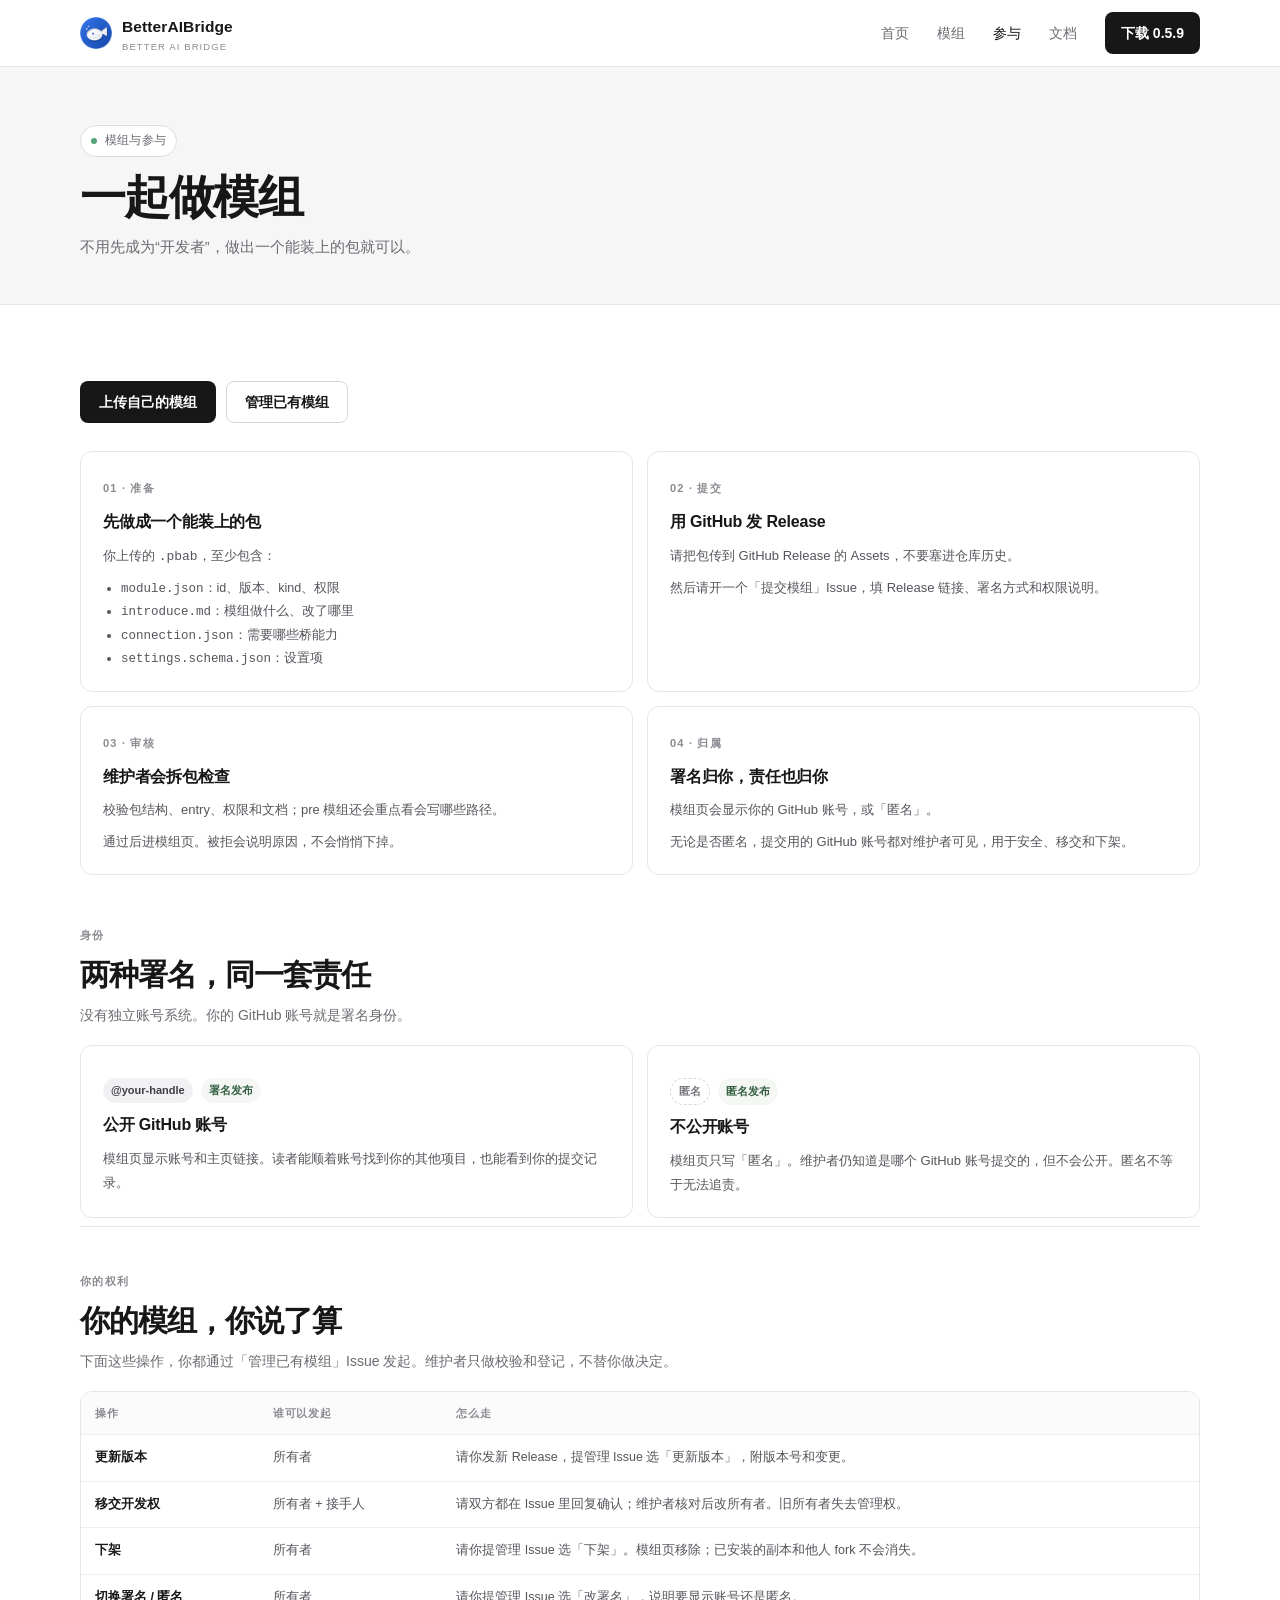
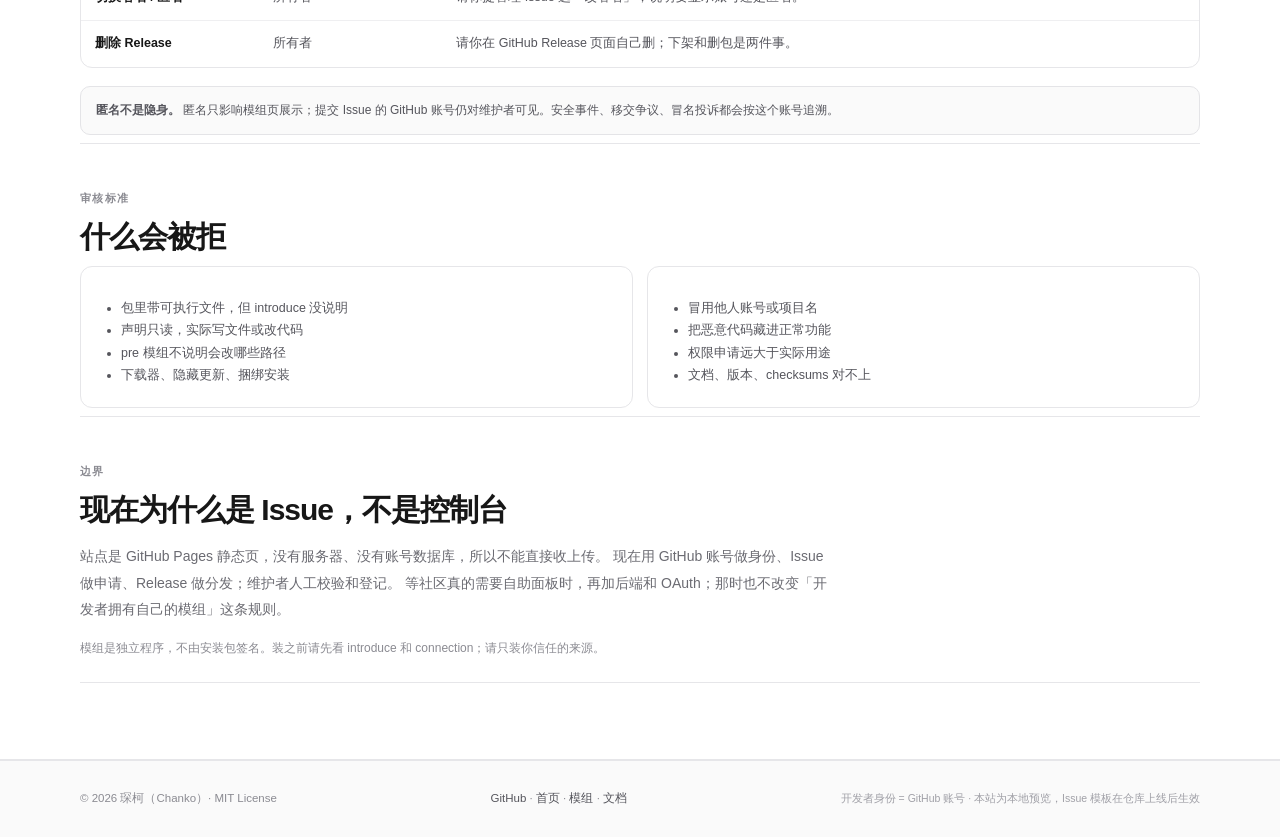
==== docs/developers.html @ 3c9b0ece "release: 0.5.9 - memory cross-door read, warmer site copy" ====
<!doctype html>
<html lang="zh-CN">
<head>
  <meta charset="utf-8">
  <meta name="viewport" content="width=device-width, initial-scale=1">
  <title>一起做模组 —— BetterAIBridge</title>
  <meta name="description" content="给 BetterAIBridge 做模组：用 GitHub 账号提交，署名、移交、下架都由你决定。">
  <link rel="icon" href="assets/bab-64.png">
  <link rel="stylesheet" href="style.css">
</head>
<body>

<nav class="nav" aria-label="主导航">
  <div class="wrap nav-inner">
    <a class="brand" href="index.html">
      <img src="assets/bab-40.png" alt="">
      <span>BetterAIBridge<small>BETTER AI BRIDGE</small></span>
    </a>
    <div class="nav-links">
      <a href="index.html">首页</a>
      <a href="modules.html">模组</a>
      <a href="developers.html" aria-current="page">参与</a>
      <a href="docs.html">文档</a>
      <a class="nav-cta" href="https://github.com/Chanko-bab/BetterAIBridge/releases/latest">下载 0.5.9</a>
    </div>
  </div>
</nav>

<header class="page-hero">
  <div class="wrap">
    <span class="eyebrow"><span class="dot"></span> 模组与参与</span>
    <h1>一起做模组</h1>
    <p>不用先成为“开发者”，做出一个能装上的包就可以。</p>
  </div>
</header>

<main class="section">
  <div class="wrap">

    <div class="cta-row" style="margin:0 0 28px;">
      <a class="btn btn-primary" href="https://github.com/Chanko-bab/BetterAIBridge/issues/new?template=module_submit.yml">上传自己的模组</a>
      <a class="btn btn-ghost" href="https://github.com/Chanko-bab/BetterAIBridge/issues/new?template=module_manage.yml">管理已有模组</a>
    </div>

    <div class="dev-grid">
      <article class="dev-card">
        <span class="dev-num">01 · 准备</span>
        <h3>先做成一个能装上的包</h3>
        <p>你上传的 <code>.pbab</code>，至少包含：</p>
        <ul>
          <li><code>module.json</code>：id、版本、kind、权限</li>
          <li><code>introduce.md</code>：模组做什么、改了哪里</li>
          <li><code>connection.json</code>：需要哪些桥能力</li>
          <li><code>settings.schema.json</code>：设置项</li>
        </ul>
      </article>

      <article class="dev-card">
        <span class="dev-num">02 · 提交</span>
        <h3>用 GitHub 发 Release</h3>
        <p>请把包传到 GitHub Release 的 Assets，不要塞进仓库历史。</p>
        <p style="margin-top:8px;">然后请开一个「提交模组」Issue，填 Release 链接、署名方式和权限说明。</p>
      </article>

      <article class="dev-card">
        <span class="dev-num">03 · 审核</span>
        <h3>维护者会拆包检查</h3>
        <p>校验包结构、entry、权限和文档；pre 模组还会重点看会写哪些路径。</p>
        <p style="margin-top:8px;">通过后进模组页。被拒会说明原因，不会悄悄下掉。</p>
      </article>

      <article class="dev-card">
        <span class="dev-num">04 · 归属</span>
        <h3>署名归你，责任也归你</h3>
        <p>模组页会显示你的 GitHub 账号，或「匿名」。</p>
        <p style="margin-top:8px;">无论是否匿名，提交用的 GitHub 账号都对维护者可见，用于安全、移交和下架。</p>
      </article>
    </div>

    <section class="section tight" style="padding:46px 0 8px;">
      <span class="kicker">身份</span>
      <h2 style="font-size:30px;margin:8px 0 10px;">两种署名，同一套责任</h2>
      <p style="color:var(--muted);font-size:14px;margin:0 0 18px;">没有独立账号系统。你的 GitHub 账号就是署名身份。</p>

      <div class="dev-grid">
        <article class="dev-card">
          <div class="identity-row">
            <span class="dev-badge">@your-handle</span>
            <span class="dev-badge" style="background:#f4f7f4;color:#356044;">署名发布</span>
          </div>
          <h3>公开 GitHub 账号</h3>
          <p>模组页显示账号和主页链接。读者能顺着账号找到你的其他项目，也能看到你的提交记录。</p>
        </article>

        <article class="dev-card">
          <div class="identity-row">
            <span class="dev-badge anon">匿名</span>
            <span class="dev-badge" style="background:#f4f7f4;color:#356044;">匿名发布</span>
          </div>
          <h3>不公开账号</h3>
          <p>模组页只写「匿名」。维护者仍知道是哪个 GitHub 账号提交的，但不会公开。匿名不等于无法追责。</p>
        </article>
      </div>
    </section>

    <section class="section tight" style="padding:40px 0 8px;">
      <span class="kicker">你的权利</span>
      <h2 style="font-size:30px;margin:8px 0 10px;">你的模组，你说了算</h2>
      <p style="color:var(--muted);font-size:14px;margin:0 0 18px;">下面这些操作，你都通过「管理已有模组」Issue 发起。维护者只做校验和登记，不替你做决定。</p>

      <div class="table-wrap">
        <table class="rights">
          <thead>
            <tr><th>操作</th><th>谁可以发起</th><th>怎么走</th></tr>
          </thead>
          <tbody>
            <tr>
              <td>更新版本</td>
              <td>所有者</td>
              <td>请你发新 Release，提管理 Issue 选「更新版本」，附版本号和变更。</td>
            </tr>
            <tr>
              <td>移交开发权</td>
              <td>所有者 + 接手人</td>
              <td>请双方都在 Issue 里回复确认；维护者核对后改所有者。旧所有者失去管理权。</td>
            </tr>
            <tr>
              <td>下架</td>
              <td>所有者</td>
              <td>请你提管理 Issue 选「下架」。模组页移除；已安装的副本和他人 fork 不会消失。</td>
            </tr>
            <tr>
              <td>切换署名 / 匿名</td>
              <td>所有者</td>
              <td>请你提管理 Issue 选「改署名」，说明要显示账号还是匿名。</td>
            </tr>
            <tr>
              <td>删除 Release</td>
              <td>所有者</td>
              <td>请你在 GitHub Release 页面自己删；下架和删包是两件事。</td>
            </tr>
          </tbody>
        </table>
      </div>

      <div class="callout" style="margin-top:18px;">
        <strong>匿名不是隐身。</strong> 匿名只影响模组页展示；提交 Issue 的 GitHub 账号仍对维护者可见。安全事件、移交争议、冒名投诉都会按这个账号追溯。
      </div>
    </section>

    <section class="section tight" style="padding:40px 0 8px;">
      <span class="kicker">审核标准</span>
      <h2 style="font-size:30px;margin:8px 0 10px;">什么会被拒</h2>
      <div class="dev-grid">
        <article class="dev-card">
          <ul>
            <li>包里带可执行文件，但 introduce 没说明</li>
            <li>声明只读，实际写文件或改代码</li>
            <li>pre 模组不说明会改哪些路径</li>
            <li>下载器、隐藏更新、捆绑安装</li>
          </ul>
        </article>
        <article class="dev-card">
          <ul>
            <li>冒用他人账号或项目名</li>
            <li>把恶意代码藏进正常功能</li>
            <li>权限申请远大于实际用途</li>
            <li>文档、版本、checksums 对不上</li>
          </ul>
        </article>
      </div>
    </section>

    <section class="section tight" style="padding:40px 0 10px;">
      <span class="kicker">边界</span>
      <h2 style="font-size:30px;margin:8px 0 10px;">现在为什么是 Issue，不是控制台</h2>
      <p style="color:var(--muted);font-size:14px;line-height:1.9;max-width:760px;">
        站点是 GitHub Pages 静态页，没有服务器、没有账号数据库，所以不能直接收上传。
        现在用 GitHub 账号做身份、Issue 做申请、Release 做分发；维护者人工校验和登记。
        等社区真的需要自助面板时，再加后端和 OAuth；那时也不改变「开发者拥有自己的模组」这条规则。
      </p>
      <p style="color:var(--faint);font-size:12px;line-height:1.9;margin-top:12px;">
        模组是独立程序，不由安装包签名。装之前请先看 introduce 和 connection；请只装你信任的来源。
      </p>
    </section>

  </div>
</main>

<footer class="footer">
  <div class="wrap footer-inner">
    <span>© 2026 琛柯（Chanko）· MIT License</span>
    <span>
      <a href="https://github.com/Chanko-bab/BetterAIBridge">GitHub</a> ·
      <a href="index.html">首页</a> ·
      <a href="modules.html">模组</a> ·
      <a href="docs.html">文档</a>
    </span>
    <span class="fine">开发者身份 = GitHub 账号 · 本站为本地预览，Issue 模板在仓库上线后生效</span>
  </div>
</footer>

</body>
</html>
---- docs/style.css ----
/* BetterAIBridge 项目站 —— 纯静态，无构建、无外部依赖 */
:root {
  --ink: #171717;
  --ink-soft: #333338;
  --muted: #6b6b72;
  --faint: #8b8b92;
  --line: #e6e6e9;
  --line-soft: #efeff1;
  --paper: #f6f6f7;
  --white: #ffffff;
  --blue: #2f6bff;
  --blue-weak: #eef3ff;
  --radius: 14px;
  --wrap: 1120px;
  --shadow: 0 16px 44px rgba(20, 20, 24, 0.08);
}

* { box-sizing: border-box; }
html { scroll-behavior: smooth; }
html, body { overflow-x: clip; }
body {
  margin: 0;
  color: var(--ink);
  background: var(--paper);
  font-family: "Segoe UI", "Microsoft YaHei", "PingFang SC", "Noto Sans SC", sans-serif;
  font-size: 15.5px;
  line-height: 1.72;
  -webkit-font-smoothing: antialiased;
}
img { max-width: 100%; display: block; }
a { color: var(--ink); text-decoration: none; }
a:hover { color: var(--blue); }
.wrap { width: min(var(--wrap), calc(100% - 48px)); margin: 0 auto; }

/* 顶部导航 */
.nav {
  position: sticky; top: 0; z-index: 50;
  background: rgba(255, 255, 255, 0.92);
  border-bottom: 1px solid var(--line);
  backdrop-filter: blur(12px);
}
.nav-inner {
  display: flex; align-items: center; justify-content: space-between;
  gap: 24px; height: 66px;
}
.brand {
  display: inline-flex; align-items: center; gap: 10px;
  color: var(--ink); font-weight: 700; letter-spacing: .1px;
  min-width: 0;
}
.brand img { width: 32px; height: 32px; border-radius: 8px; }
.brand small {
  display: block; font-size: 9.5px; font-weight: 500;
  color: var(--faint); letter-spacing: 1.1px; line-height: 1.2;
}
.nav-links { display: flex; align-items: center; gap: 28px; }
.nav-links a { color: var(--muted); font-size: 14px; }
.nav-links a:hover, .nav-links a[aria-current="page"] { color: var(--ink); }
.nav-cta {
  display: inline-flex; align-items: center; gap: 7px;
  padding: 9px 16px; border-radius: 8px;
  background: var(--ink); color: #fff !important;
  font-size: 13px; font-weight: 600;
}
.nav-cta:hover { background: #000; }

/* 首屏 */
.hero { background: var(--paper); border-bottom: 1px solid var(--line); }
.hero-inner {
  display: grid; grid-template-columns: 1.02fr .98fr;
  gap: 64px; align-items: center;
  padding: 82px 0 78px;
}
.hero-inner > *, .win-body > * { min-width: 0; }
.eyebrow {
  display: inline-flex; align-items: center; gap: 8px;
  padding: 5px 10px; border-radius: 999px;
  border: 1px solid #dedee2; background: #fff;
  color: var(--muted); font-size: 11.5px; letter-spacing: .2px;
}
.eyebrow .dot {
  width: 6px; height: 6px; border-radius: 50%;
  background: #54a37a;
}
h1 {
  margin: 22px 0 18px;
  max-width: 620px;
  font-size: clamp(36px, 4vw, 54px);
  line-height: 1.14; letter-spacing: -1.6px; font-weight: 700;
}
h1 span { color: var(--muted); }
.lead {
  margin: 0; max-width: 560px;
  color: var(--muted);
  font-size: 16.5px; line-height: 1.9;
  text-wrap: pretty;
}
.lead-label { color: var(--ink); font-weight: 700; }
.cta-row { display: flex; flex-wrap: wrap; gap: 10px; margin-top: 28px; }
.btn {
  display: inline-flex; align-items: center; justify-content: center; gap: 7px;
  min-height: 42px; padding: 0 18px; border-radius: 8px;
  border: 1px solid transparent; font-size: 13.5px; font-weight: 600;
  cursor: pointer; white-space: nowrap;
}
.btn-primary { background: var(--ink); color: #fff; }
.btn-primary:hover { background: #000; color: #fff; }
.btn-ghost { border-color: #d6d6da; background: #fff; color: var(--ink); }
.btn-ghost:hover { border-color: #bdbdc3; background: #fbfbfc; }
.hero-note {
  display: flex; flex-wrap: wrap; gap: 8px 16px;
  margin-top: 20px; color: var(--faint); font-size: 11.5px;
}
.hero-note span { display: inline-flex; align-items: center; gap: 6px; }
.hero-note i { width: 3px; height: 3px; border-radius: 50%; background: currentColor; }

/* 首屏里的应用窗口 */
.app-window {
  position: relative; width: 100%; min-width: 0;
  border-radius: 14px; overflow: hidden;
  background: #fff; border: 1px solid #dedee2;
  box-shadow: var(--shadow);
}
.win-bar {
  display: flex; align-items: center; gap: 6px;
  height: 32px; padding: 0 12px;
  background: #fbfbfc; border-bottom: 1px solid var(--line-soft);
}
.win-dot { width: 7px; height: 7px; border-radius: 50%; background: #dcdce0; }
.win-title { margin-left: 8px; color: #9a9aa1; font-size: 10.5px; letter-spacing: .2px; }
.win-body {
  display: grid; grid-template-columns: 68px minmax(0, 1fr) 168px;
  min-height: 360px; background: #fff;
}
.win-side { background: #fafafa; border-right: 1px solid var(--line-soft); padding: 12px 8px; }
.win-avatar { width: 36px; height: 36px; border-radius: 10px; margin: 2px auto 14px; }
.win-nav { display: grid; gap: 9px; color: #8c8c93; font-size: 10px; text-align: center; }
.win-nav span { padding: 3px 2px; border-radius: 5px; }
.win-nav .on { background: #ededf0; color: #202024; }
.win-main { padding: 12px 14px; display: flex; flex-direction: column; gap: 9px; }
.win-head {
  display: flex; align-items: center; justify-content: space-between;
  color: #333338; font-size: 12px; font-weight: 600;
}
.win-status { color: #7d7d84; font-size: 10px; font-weight: 500; }
.win-status b {
  display: inline-block; width: 5px; height: 5px; border-radius: 50%;
  background: #54a37a; margin-right: 5px; vertical-align: 1px;
}
.chat-line { display: flex; }
.chat-line.right { justify-content: flex-end; }
.bubble {
  max-width: 86%; padding: 8px 10px 7px;
  border-radius: 10px; background: #f4f4f5;
  color: #2a2a2e; font-size: 10.5px; line-height: 1.55;
}
.chat-line.right .bubble { background: #e8e8eb; }
.bubble .time { display: block; margin-top: 4px; color: #a0a0a7; font-size: 8.5px; }
.win-input {
  margin-top: auto; display: flex; align-items: center; justify-content: space-between;
  gap: 8px; min-height: 31px; padding: 0 8px 0 10px;
  border: 1px solid #dedee2; border-radius: 7px;
  color: #a0a0a7; font-size: 9.5px;
}
.win-input .send {
  padding: 3px 8px; border-radius: 5px;
  background: #1b1b1e; color: #fff; font-size: 9px;
}
.win-nanny { background: #fafafa; border-left: 1px solid var(--line-soft); padding: 12px 10px; }
.win-nanny h4 { margin: 0 0 9px; color: #333338; font-size: 10.5px; font-weight: 600; }
.nanny-item {
  padding: 7px 8px; margin-bottom: 7px;
  border: 1px solid #e8e8eb; border-radius: 7px;
  background: #fff; color: #5c5c63; font-size: 9px; line-height: 1.5;
}
.nanny-item b { display: block; margin-bottom: 2px; color: #2f2f33; font-weight: 600; }
.nanny-muted { color: #a2a2a8; font-size: 8.5px; }

/* 引语 */
.quote-band {
  padding: 52px 0;
  background: #f2f2f4; border-bottom: 1px solid var(--line);
}
.quote-band blockquote {
  max-width: 820px; margin: 0 auto; text-align: center;
  font-size: clamp(19px, 2.1vw, 25px); line-height: 1.6;
  letter-spacing: -.4px; font-weight: 600;
}
.quote-band small {
  display: block; margin-top: 12px; text-align: center;
  color: var(--faint); font-size: 11.5px; letter-spacing: .4px;
}

/* 通用区块 */
.section { padding: 76px 0; background: #fff; border-bottom: 1px solid var(--line); }
.section.tight { padding: 62px 0; }
.section-head { max-width: 700px; margin-bottom: 34px; }
.kicker {
  color: var(--faint); font-size: 11px; font-weight: 600;
  letter-spacing: 1.4px; text-transform: uppercase;
}
h2 {
  margin: 10px 0 14px;
  font-size: clamp(26px, 3vw, 34px);
  line-height: 1.25; letter-spacing: -1px; font-weight: 700;
}
.section-head p { margin: 0; color: var(--muted); font-size: 14.5px; }
.grid-3 { display: grid; grid-template-columns: repeat(3, 1fr); gap: 14px; }
.grid-2 { display: grid; grid-template-columns: repeat(2, 1fr); gap: 14px; }

/* 特性卡 */
.card {
  padding: 22px 20px;
  background: #fff; border: 1px solid var(--line);
  border-radius: var(--radius);
}
.card .icon {
  display: grid; place-items: center;
  width: 32px; height: 32px; margin-bottom: 14px;
  border-radius: 9px; background: #f3f3f5; color: #4a4a50;
  font-size: 13px; font-weight: 700;
}
.card h3 { margin: 0 0 7px; font-size: 15.5px; letter-spacing: -.2px; }
.card p { margin: 0; color: var(--muted); font-size: 12.5px; line-height: 1.8; }
.card .tagline { display: block; margin-top: 12px; color: var(--faint); font-size: 10.5px; }

/* 安装步骤 */
.steps { display: grid; grid-template-columns: repeat(4, 1fr); gap: 12px; counter-reset: step; }
.step {
  position: relative; padding: 20px 16px;
  background: #fff; border: 1px solid var(--line); border-radius: 12px;
}
.step::before {
  counter-increment: step; content: "0" counter(step);
  display: block; margin-bottom: 8px;
  color: var(--faint); font-size: 10px; font-weight: 700; letter-spacing: 1px;
}
.step h3 { margin: 0 0 5px; font-size: 13px; }
.step p { margin: 0; color: var(--muted); font-size: 11.5px; line-height: 1.7; }

/* 规格/提示 */
.specs {
  display: grid; grid-template-columns: repeat(3, 1fr); gap: 1px;
  overflow: hidden; border: 1px solid var(--line); border-radius: 12px;
  background: var(--line);
}
.spec { padding: 15px 17px; background: #fff; }
.spec b { display: block; margin-bottom: 3px; font-size: 12px; }
.spec span { color: var(--muted); font-size: 11.5px; }
.callout {
  margin-top: 16px; padding: 13px 15px; border-radius: 10px;
  border: 1px solid #e4e4e7; background: #fafafa;
  color: #55555c; font-size: 12px; line-height: 1.75;
}
.callout.red { border-color: #f0d6d6; background: #fdf7f7; color: #7a4545; }

/* 模组页 */
.page-hero {
  padding: 58px 0 44px;
  background: var(--paper); border-bottom: 1px solid var(--line);
}
.page-hero h1 { margin: 14px 0 12px; max-width: 760px; font-size: clamp(32px, 4vw, 46px); }
.page-hero p { max-width: 680px; margin: 0; color: var(--muted); font-size: 14.5px; }
.module-grid { display: grid; grid-template-columns: repeat(2, 1fr); gap: 14px; }
.module-card {
  display: flex; flex-direction: column;
  padding: 22px; background: #fff; border: 1px solid var(--line);
  border-radius: var(--radius);
}
.module-top { display: flex; align-items: flex-start; justify-content: space-between; gap: 12px; }
.module-card h3 { margin: 0 0 2px; font-size: 17px; letter-spacing: -.3px; }
.module-card .id { color: var(--faint); font-size: 10.5px; font-family: Consolas, monospace; }
.badge {
  flex: none; padding: 3px 8px; border-radius: 999px;
  font-size: 9.5px; font-weight: 600; letter-spacing: .2px;
}
.badge.ok { color: #2f6b4f; background: #eef7f1; }
.badge.beta { color: #8a5a00; background: #fff5e6; }
.badge.shelf { color: #6f6f76; background: #f1f1f3; }
.badge.pre { color: #2b4f9e; background: #eef3ff; }
.module-card p { margin: 11px 0 14px; color: var(--muted); font-size: 12.5px; }
.module-meta {
  display: flex; flex-wrap: wrap; gap: 7px 14px;
  padding: 11px 0; margin-top: auto; border-top: 1px solid var(--line-soft);
  color: var(--faint); font-size: 10.5px;
}
.module-actions { display: flex; gap: 8px; margin-top: 12px; }
.module-actions .btn { min-height: 34px; padding: 0 13px; font-size: 11.5px; border-radius: 7px; }
.btn-line { color: var(--ink); border-color: #dcdce0; background: #fff; }
.btn-line:hover { border-color: #c4c4c9; background: #fbfbfc; }

/* 文档页 */
.docs-layout {
  display: grid; grid-template-columns: 210px 1fr; gap: 44px;
  padding: 52px 0 84px; align-items: start;
}
.toc {
  position: sticky; top: 88px;
  padding: 16px; border: 1px solid var(--line); border-radius: 12px;
  background: #fff;
}
.toc b { display: block; margin-bottom: 8px; font-size: 10.5px; letter-spacing: 1.2px; color: var(--faint); }
.toc a {
  display: block; padding: 6px 0; color: #5c5c63;
  font-size: 12px; border-bottom: 1px dashed var(--line-soft);
}
.toc a:last-child { border-bottom: 0; }
.toc a:hover { color: var(--blue); }
.doc-body { min-width: 0; }
.doc-section {
  padding: 26px 28px; margin-bottom: 14px;
  background: #fff; border: 1px solid var(--line); border-radius: 12px;
  scroll-margin-top: 92px;
}
.doc-section h2 { margin: 0 0 12px; font-size: 21px; letter-spacing: -.4px; }
.doc-section h3 { margin: 20px 0 7px; font-size: 14px; }
.doc-section p, .doc-section li { color: #55555c; font-size: 13px; }
.doc-section ul, .doc-section ol { margin: 8px 0; padding-left: 20px; }
.doc-section li { margin: 5px 0; }
.doc-section code {
  padding: 1px 5px; border-radius: 4px;
  background: #f4f4f5; color: #333338;
  font-family: Consolas, "SFMono-Regular", monospace; font-size: 11.5px;
}
.doc-section pre {
  overflow: auto; padding: 13px 15px; border-radius: 8px;
  border: 1px solid var(--line-soft); background: #fafafa;
  color: #3a3a40; font-size: 11.5px; line-height: 1.7;
}
.doc-section pre code { background: transparent; color: inherit; padding: 0; }

/* 开发者页 */
.dev-grid { display: grid; grid-template-columns: 1fr 1fr; gap: 14px; }
.dev-card {
  padding: 22px 22px 20px; background: #fff;
  border: 1px solid var(--line); border-radius: 12px;
}
.dev-card h3 { margin: 0 0 8px; font-size: 16px; letter-spacing: -.2px; }
.dev-card p { margin: 0; color: #55555c; font-size: 13px; line-height: 1.85; }
.dev-card ol, .dev-card ul { margin: 8px 0 0; padding-left: 18px; color: #55555c; font-size: 12.5px; line-height: 1.8; }
.dev-num { display: inline-block; margin-bottom: 10px; color: var(--faint); font-size: 11px; font-weight: 700; letter-spacing: 1.2px; }
.dev-badge {
  display: inline-flex; align-items: center; gap: 5px;
  padding: 3px 8px; border-radius: 999px;
  background: #f1f1f3; color: #3d3d43; font-size: 11px; font-weight: 600;
}
.dev-badge.anon { color: #77777e; border: 1px dashed #d7d7db; background: transparent; }
.identity-row { display: flex; flex-wrap: wrap; gap: 8px; margin: 10px 0 8px; }
.table-wrap { overflow-x: auto; border: 1px solid var(--line); border-radius: 12px; background: #fff; }
.rights { width: 100%; border-collapse: collapse; min-width: 620px; }
.rights th, .rights td { padding: 12px 14px; border-bottom: 1px solid var(--line-soft); text-align: left; font-size: 12.5px; color: #55555c; vertical-align: top; }
.rights th { color: var(--faint); font-size: 10.5px; font-weight: 600; letter-spacing: .8px; background: #fbfbfc; }
.rights tr:last-child td { border-bottom: 0; }
.rights td:first-child { color: var(--ink); font-weight: 600; }
.dev-note { margin-top: 12px; color: var(--faint); font-size: 11.5px; line-height: 1.8; }

/* 页脚 */
.footer {
  padding: 28px 0 34px; color: var(--faint);
  background: #fafafa; border-top: 1px solid var(--line);
}
.footer-inner {
  display: flex; flex-wrap: wrap; align-items: center; justify-content: space-between;
  gap: 12px; font-size: 11.5px;
}
.footer a { color: #55555c; }
.footer a:hover { color: var(--ink); }
.footer .fine { color: #a0a0a7; font-size: 10.5px; }

/* 小屏 */
@media (max-width: 980px) {
  .hero-inner { grid-template-columns: 1fr; gap: 38px; padding: 62px 0 66px; }
  .app-window { max-width: 640px; }
  .grid-3 { grid-template-columns: 1fr 1fr; }
  .steps { grid-template-columns: 1fr 1fr; }
  .module-grid { grid-template-columns: 1fr; }
  .dev-grid { grid-template-columns: 1fr; }
  .docs-layout { grid-template-columns: 1fr; gap: 20px; }
  .toc { position: static; display: grid; grid-template-columns: 1fr 1fr; gap: 0 16px; }
  .toc b { grid-column: 1 / -1; }
}
@media (max-width: 680px) {
  .wrap { width: calc(100% - 32px); }
  .nav-inner { gap: 12px; height: 62px; }
  .nav-links { gap: 8px; }
  .nav-links a:not(.nav-cta) { display: none; }
  .nav-cta { padding: 8px 12px; font-size: 12px; }
  .brand { gap: 8px; }
  .brand span { font-size: 14px; overflow: hidden; text-overflow: ellipsis; white-space: nowrap; }
  .brand small { font-size: 9.5px; letter-spacing: .8px; }
  .hero-inner { padding: 46px 0 52px; }
  h1 { font-size: clamp(32px, 8.6vw, 40px); letter-spacing: -1.1px; }
  .lead { font-size: 15px; }
  .grid-3, .grid-2, .steps, .specs { grid-template-columns: 1fr; }
  .module-actions { flex-wrap: wrap; }
  .doc-section { padding: 20px 18px; }
  .win-body { grid-template-columns: 56px minmax(0, 1fr); }
  .win-nanny { display: none; }
  .section { padding: 54px 0; }
}
@media (prefers-reduced-motion: reduce) {
  html { scroll-behavior: auto; }
  .btn { transition: none; }
}
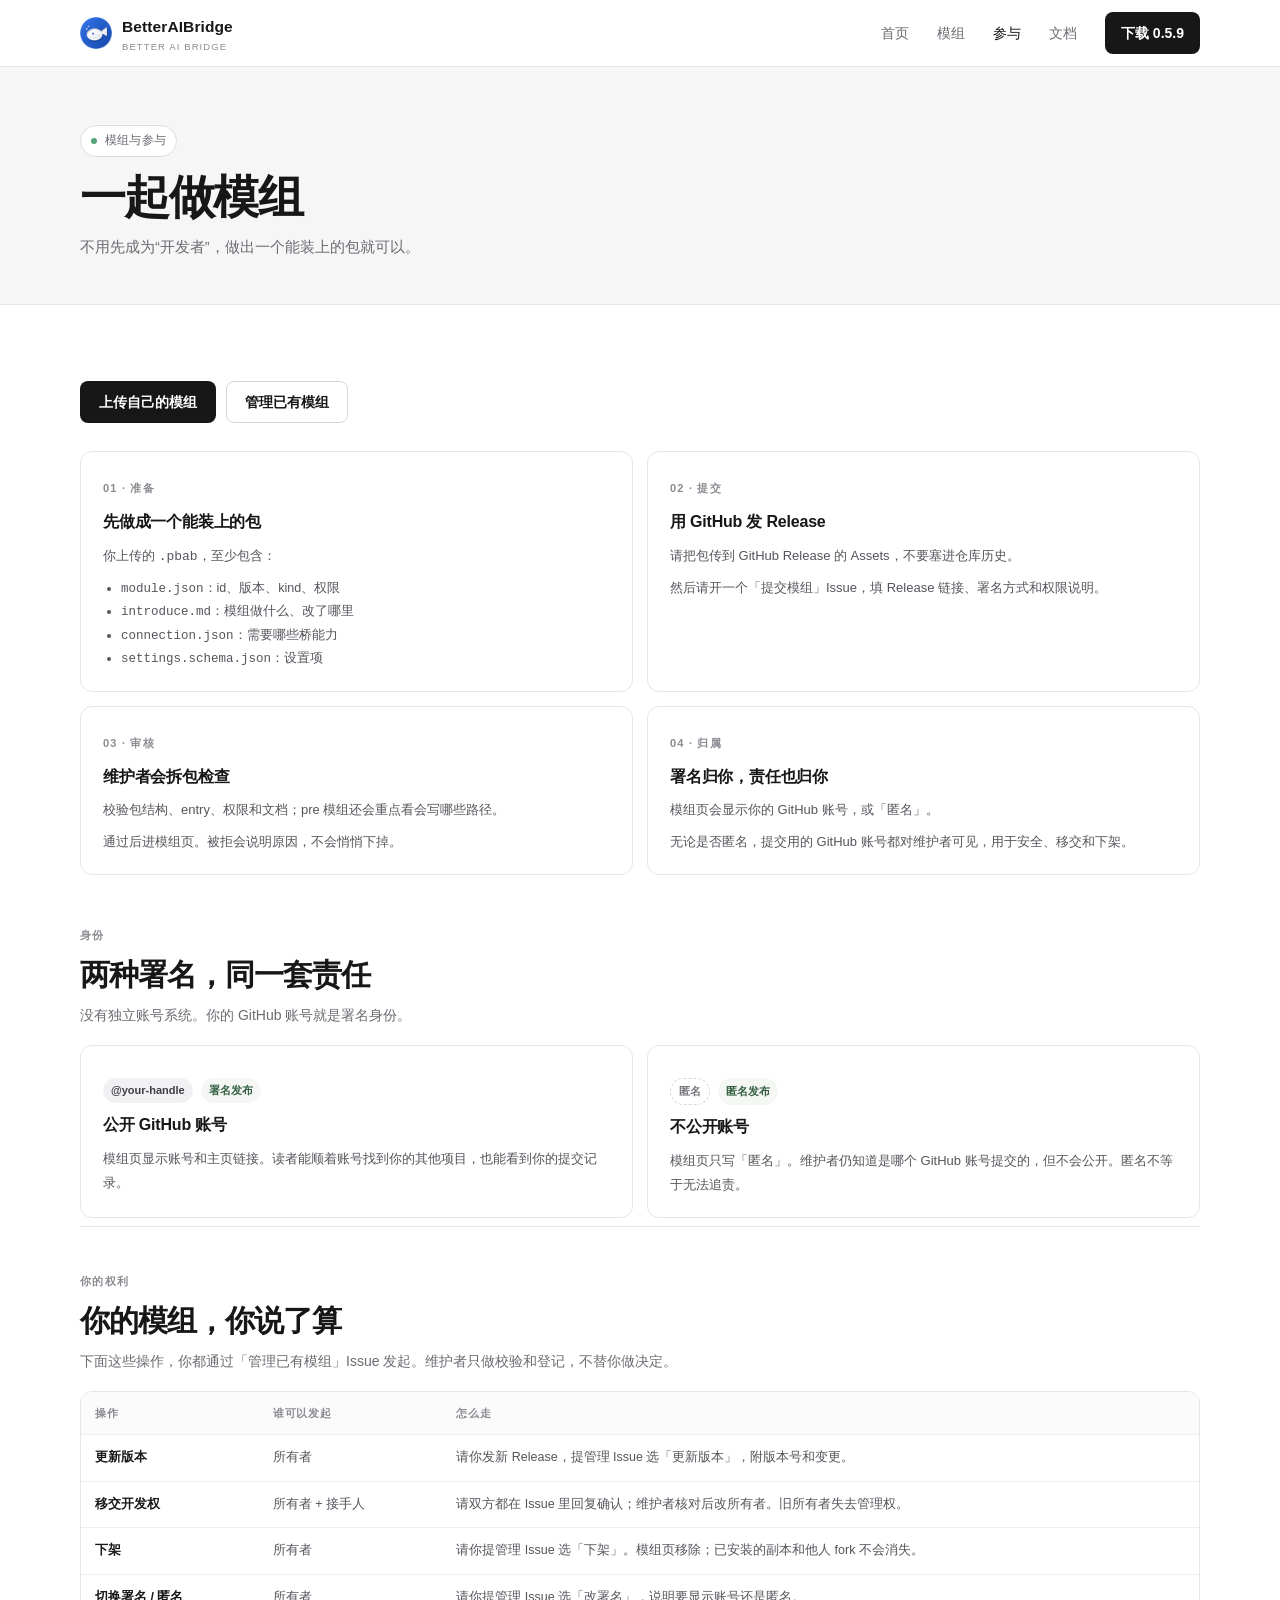
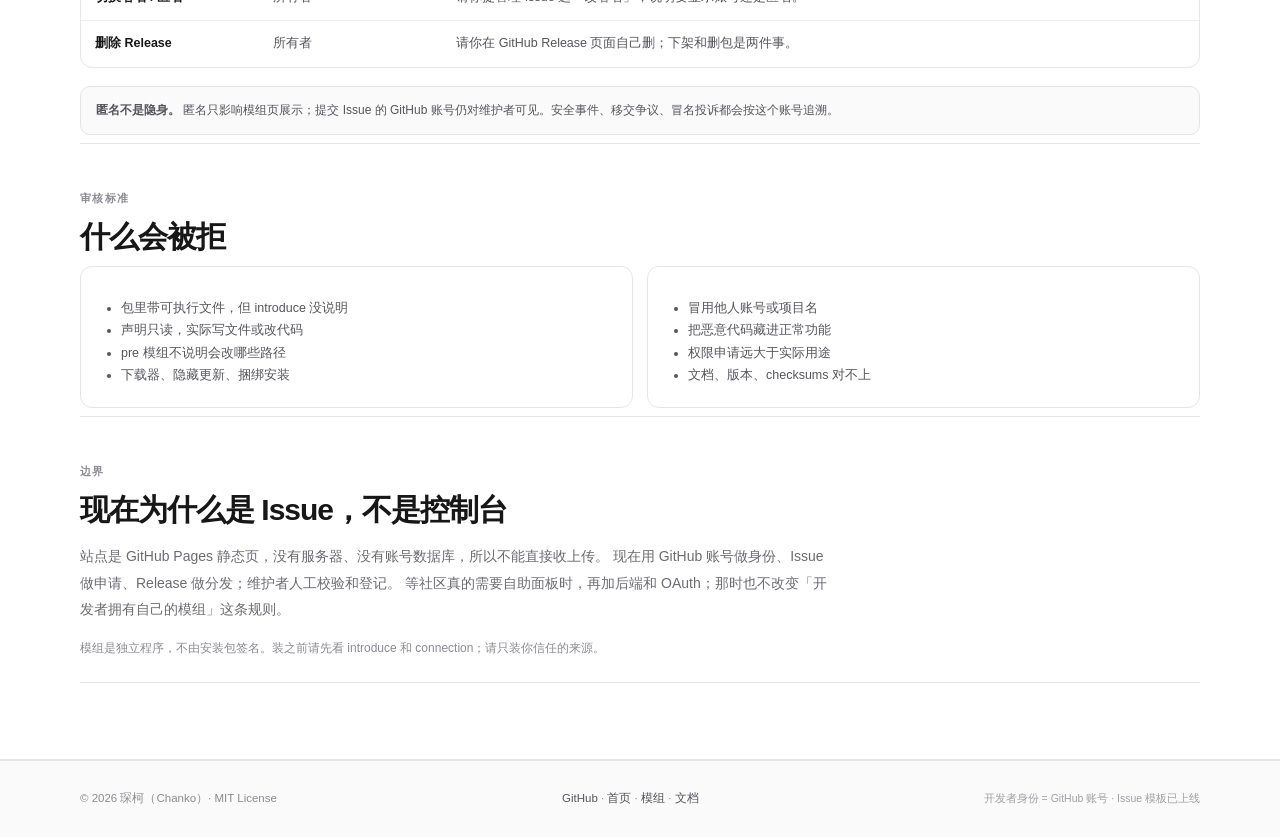
==== commit 1a83d788: "copy: remove local-preview placeholders, unify 0.5.9 public beta wording" ====
--- a/docs/developers.html
+++ b/docs/developers.html
@@ -196,7 +196,7 @@
       <a href="modules.html">模组</a> ·
       <a href="docs.html">文档</a>
     </span>
-    <span class="fine">开发者身份 = GitHub 账号 · 本站为本地预览，Issue 模板在仓库上线后生效</span>
+    <span class="fine">开发者身份 = GitHub 账号 · Issue 模板已上线</span>
   </div>
 </footer>
 
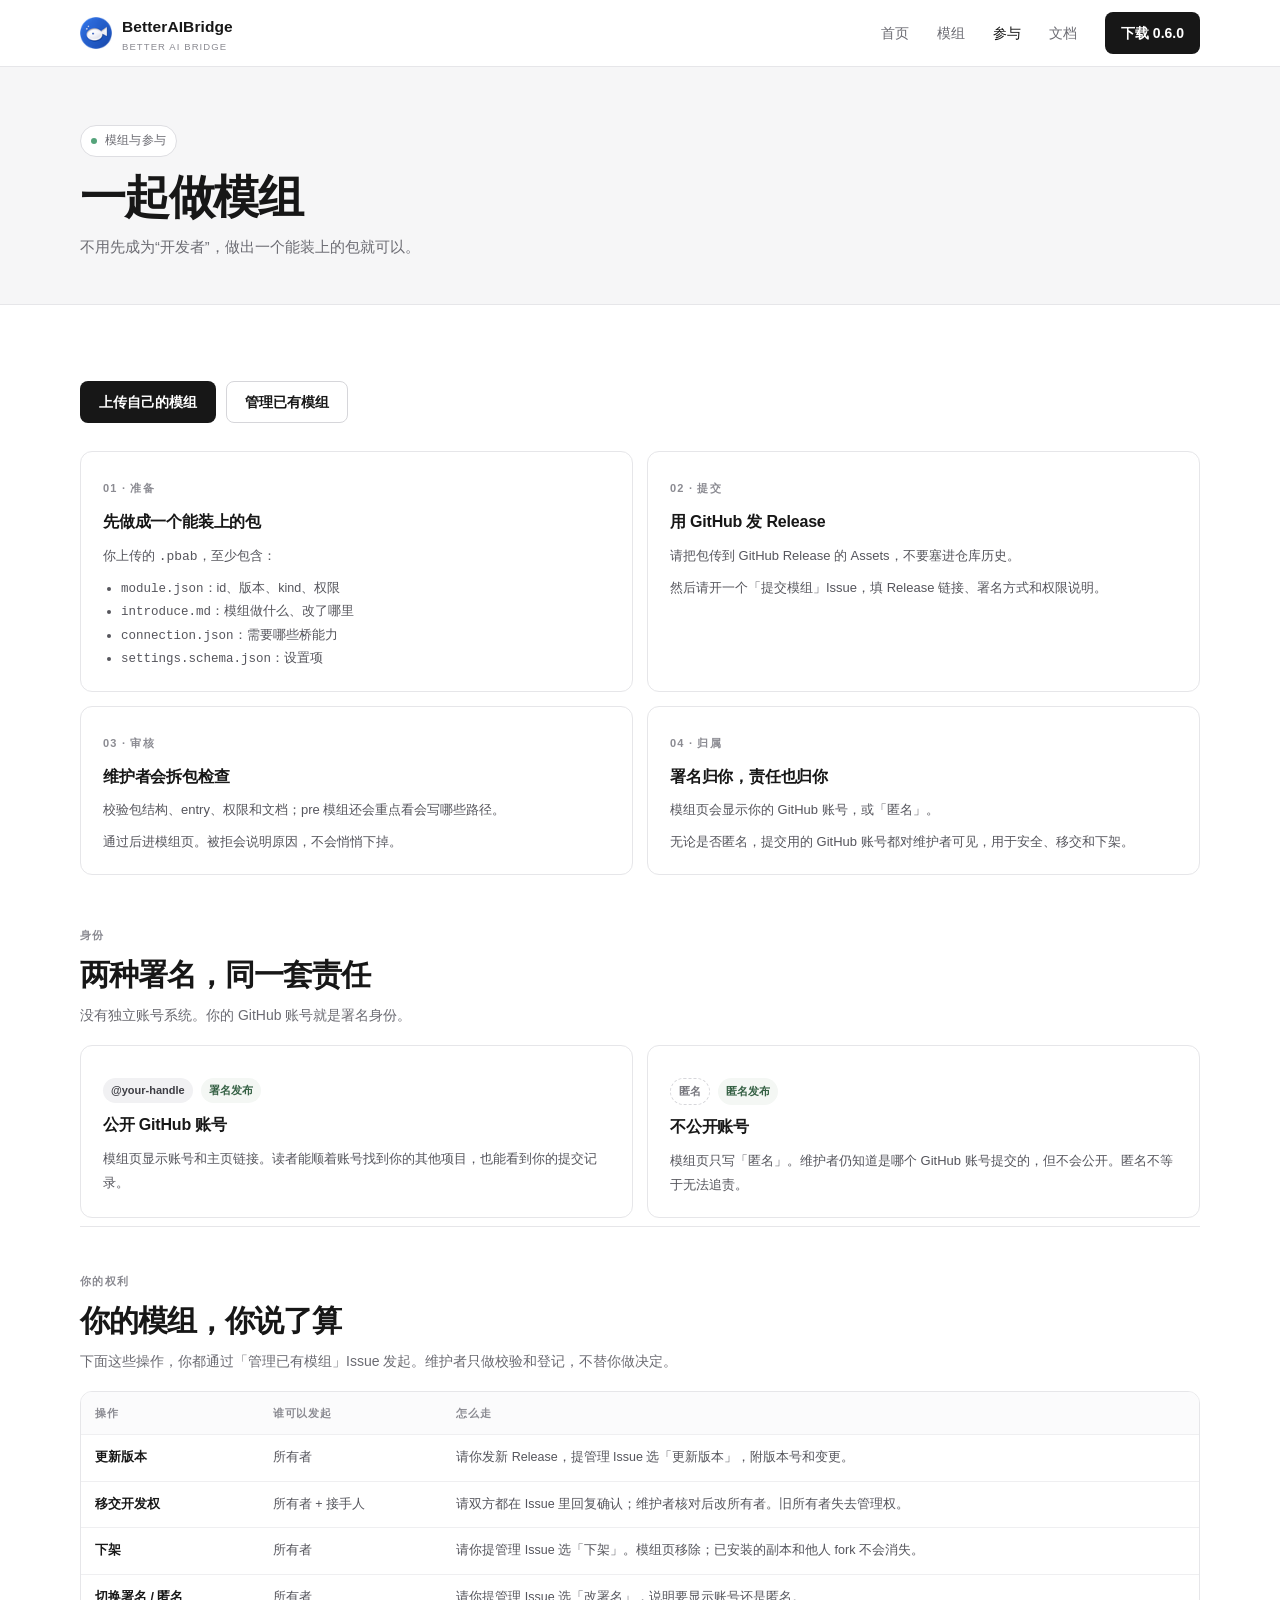
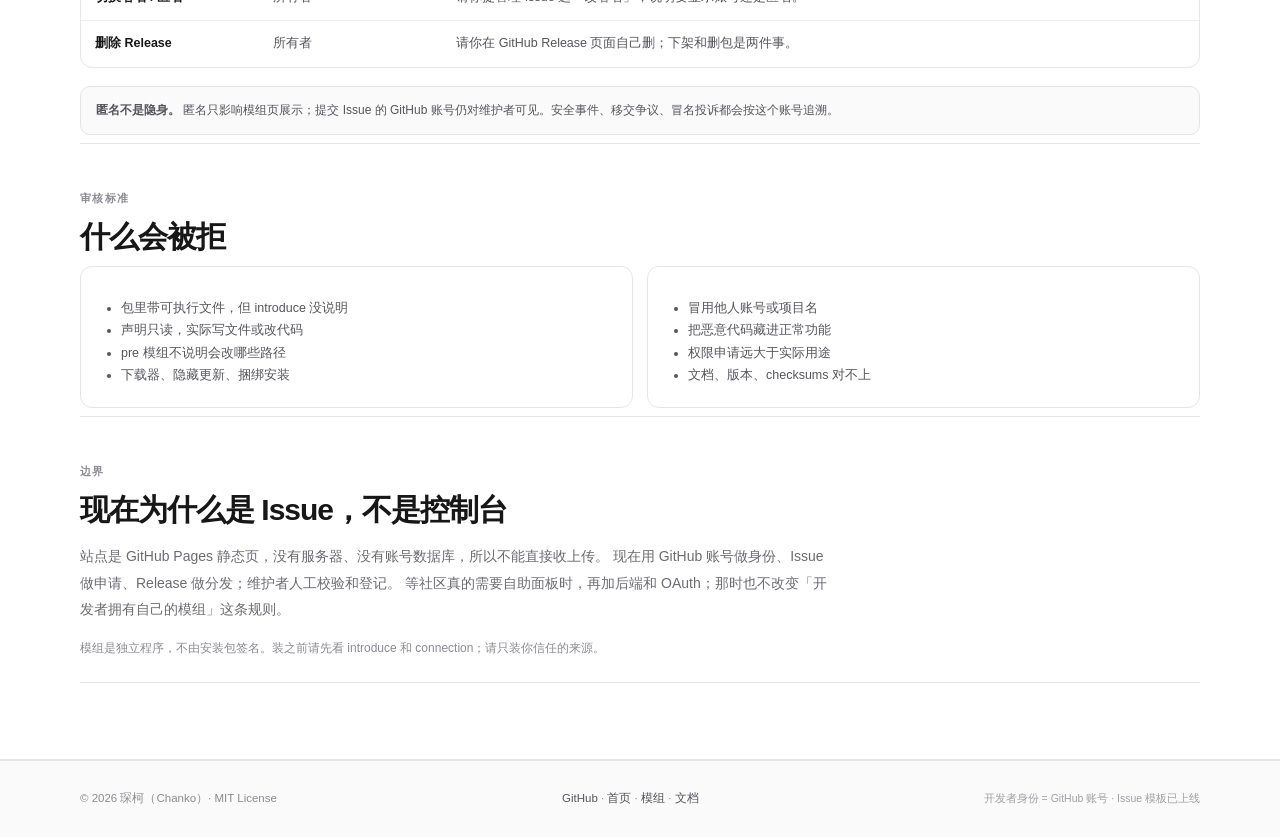
==== commit f43179f7: "release: 0.6.0 - check updates, module market" ====
--- a/docs/developers.html
+++ b/docs/developers.html
@@ -21,7 +21,7 @@
       <a href="modules.html">模组</a>
       <a href="developers.html" aria-current="page">参与</a>
       <a href="docs.html">文档</a>
-      <a class="nav-cta" href="https://github.com/Chanko-bab/BetterAIBridge/releases/latest">下载 0.5.9</a>
+      <a class="nav-cta" href="https://github.com/Chanko-bab/BetterAIBridge/releases/latest">下载 0.6.0</a>
     </div>
   </div>
 </nav>
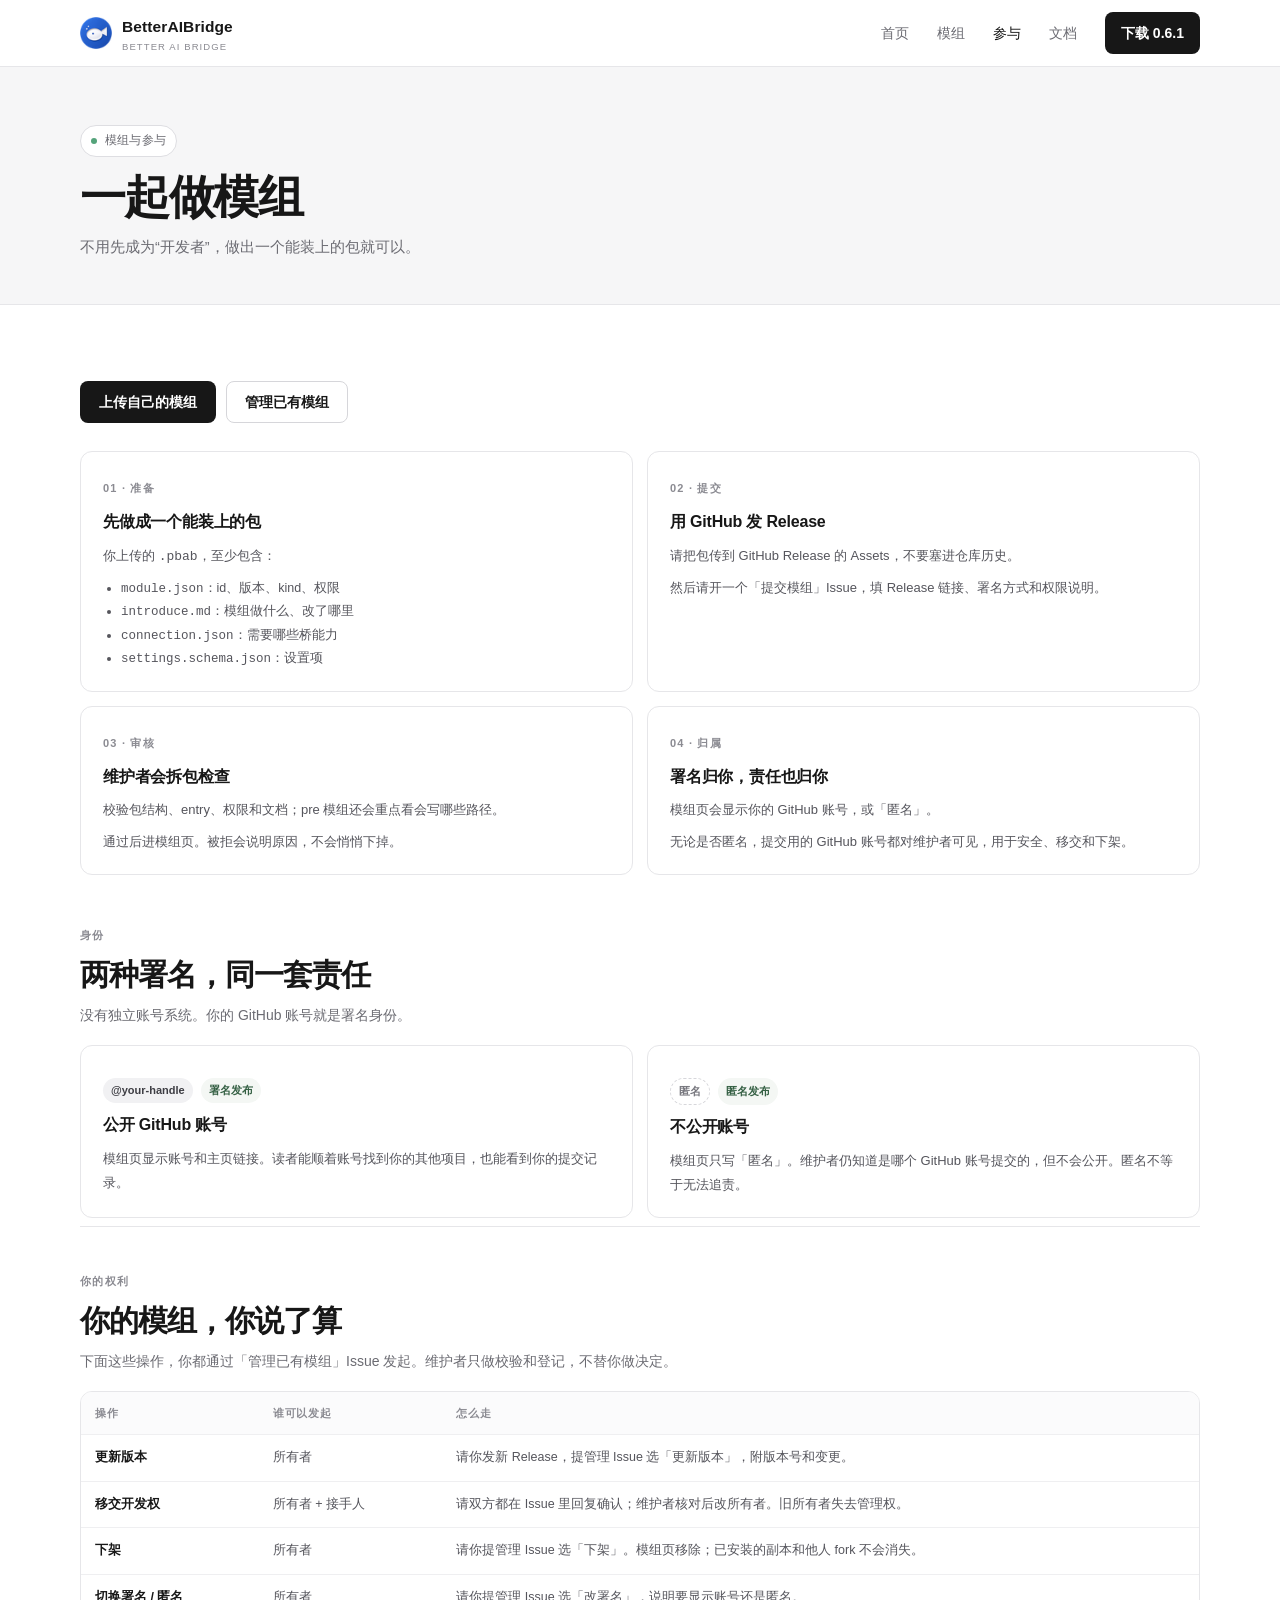
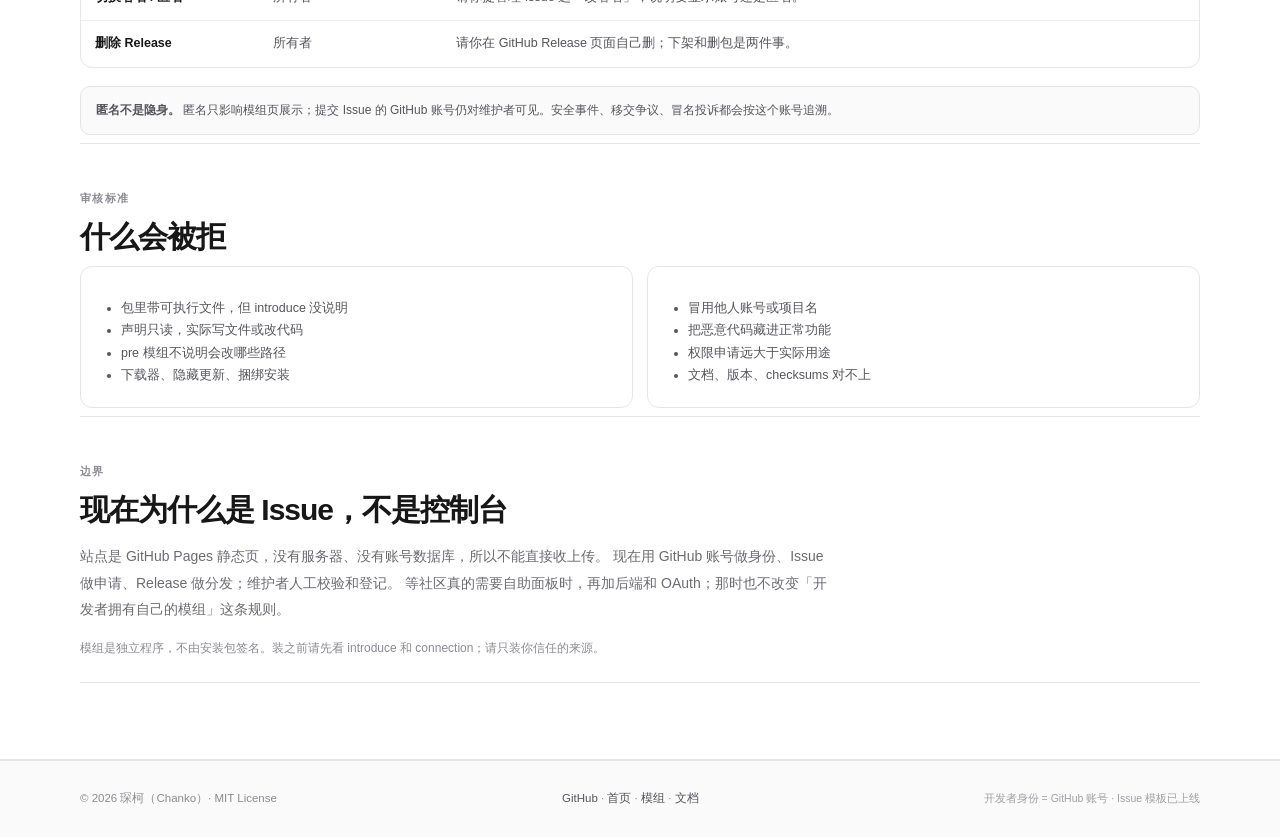
==== commit 303f8857: "release: 0.6.1 - calm value remake, archive migration, site 0.6.1" ====
--- a/docs/developers.html
+++ b/docs/developers.html
@@ -21,7 +21,7 @@
       <a href="modules.html">模组</a>
       <a href="developers.html" aria-current="page">参与</a>
       <a href="docs.html">文档</a>
-      <a class="nav-cta" href="https://github.com/Chanko-bab/BetterAIBridge/releases/latest">下载 0.6.0</a>
+      <a class="nav-cta" href="https://github.com/Chanko-bab/BetterAIBridge/releases/latest">下载 0.6.1</a>
     </div>
   </div>
 </nav>
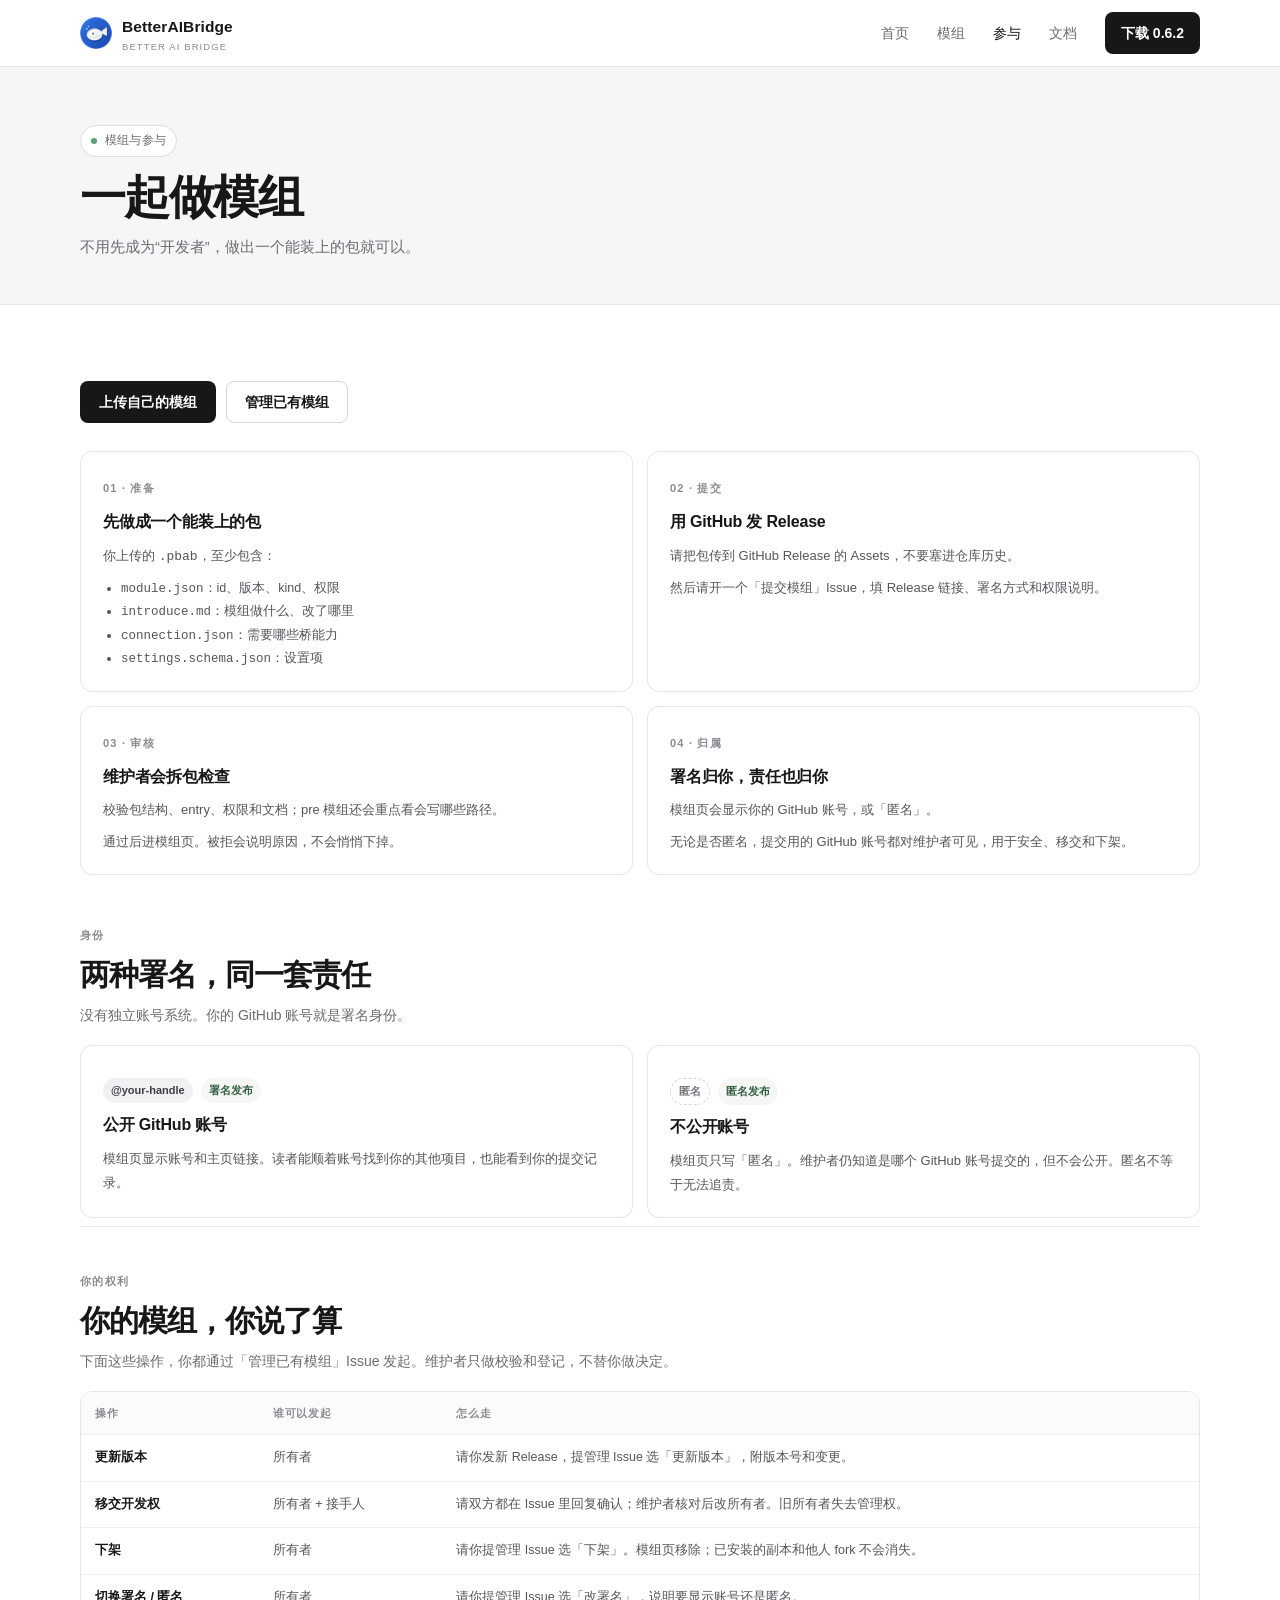
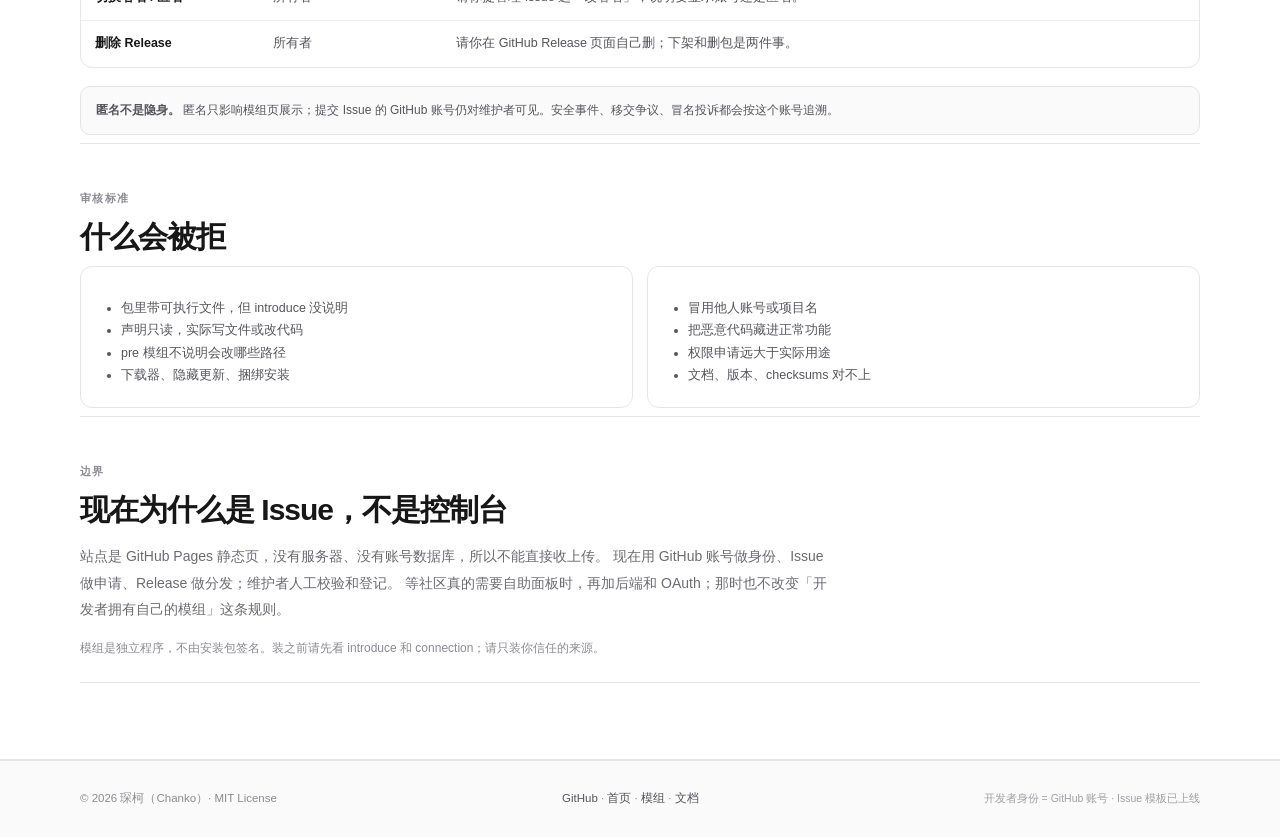
==== commit 600927a7: "release: 0.6.2 - python update helper, launcher naming and install dir hint" ====
--- a/docs/developers.html
+++ b/docs/developers.html
@@ -21,7 +21,7 @@
       <a href="modules.html">模组</a>
       <a href="developers.html" aria-current="page">参与</a>
       <a href="docs.html">文档</a>
-      <a class="nav-cta" href="https://github.com/Chanko-bab/BetterAIBridge/releases/latest">下载 0.6.1</a>
+      <a class="nav-cta" href="https://github.com/Chanko-bab/BetterAIBridge/releases/latest">下载 0.6.2</a>
     </div>
   </div>
 </nav>
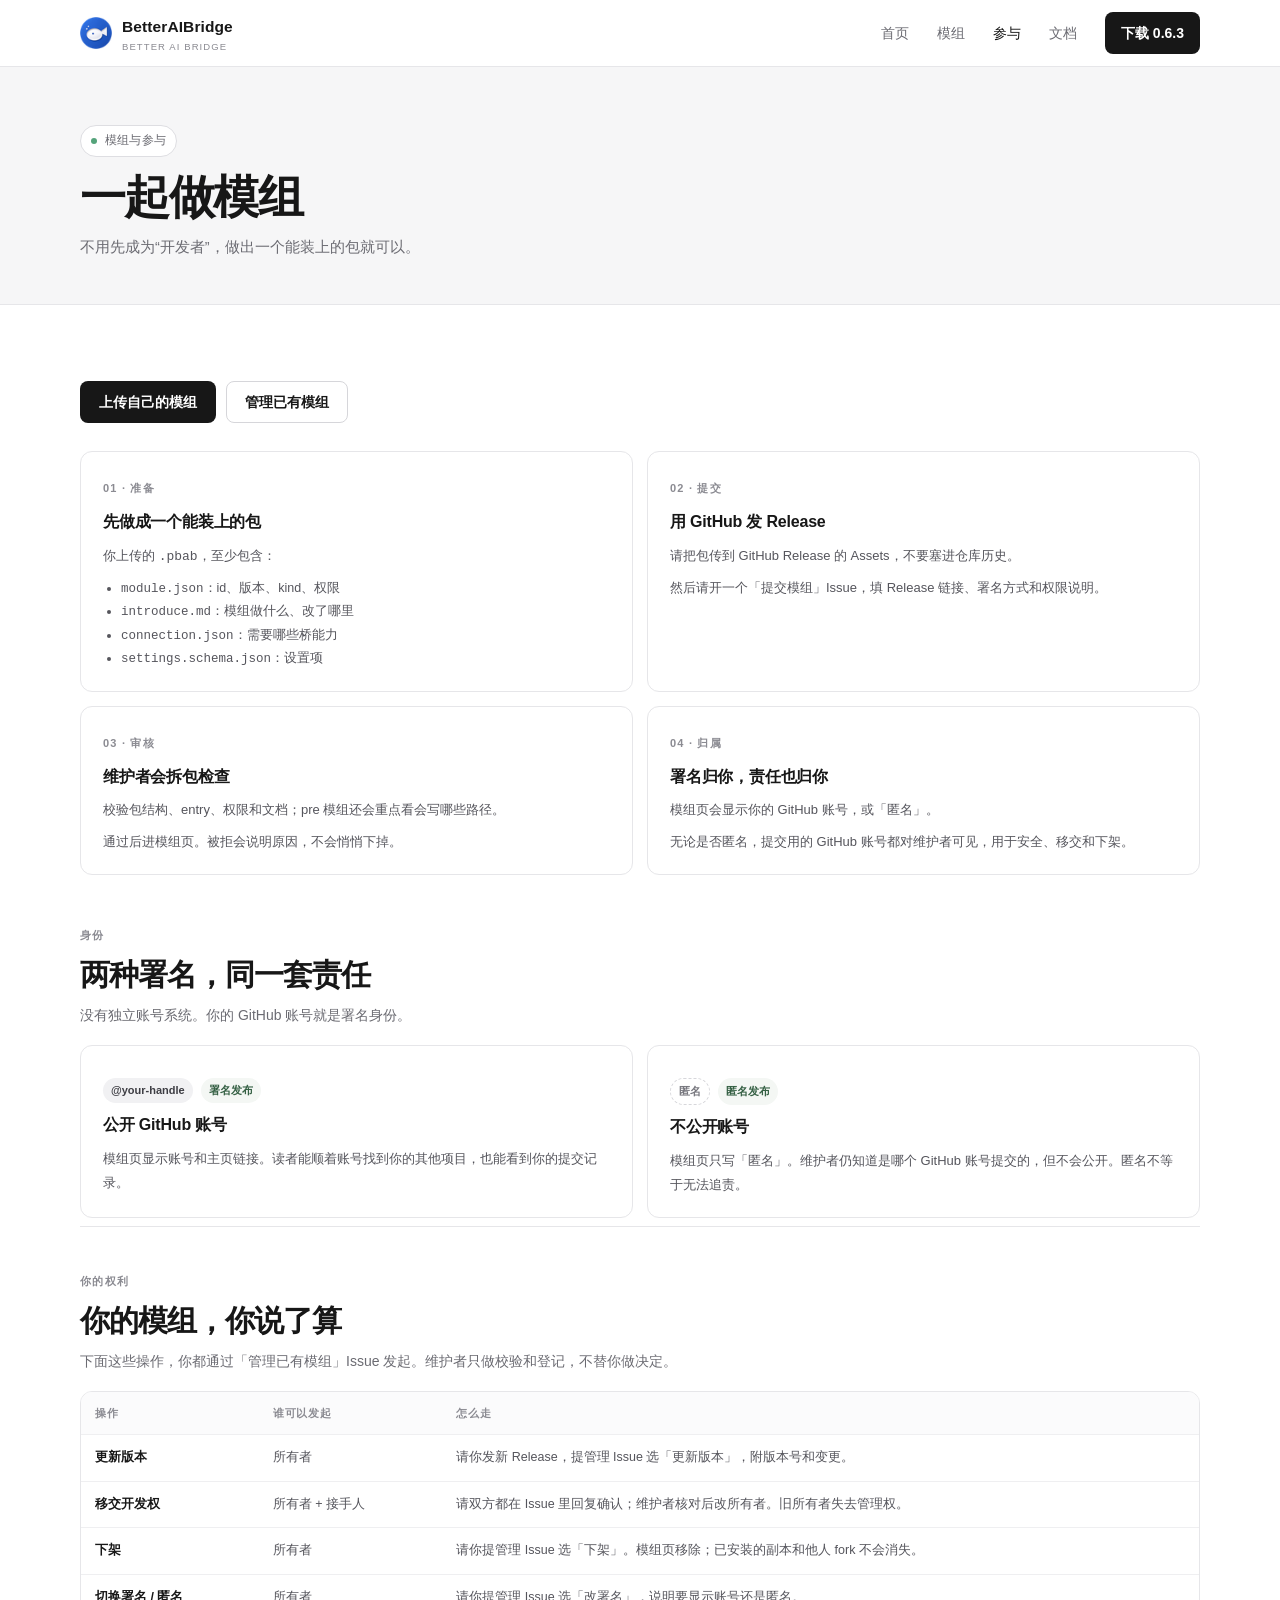
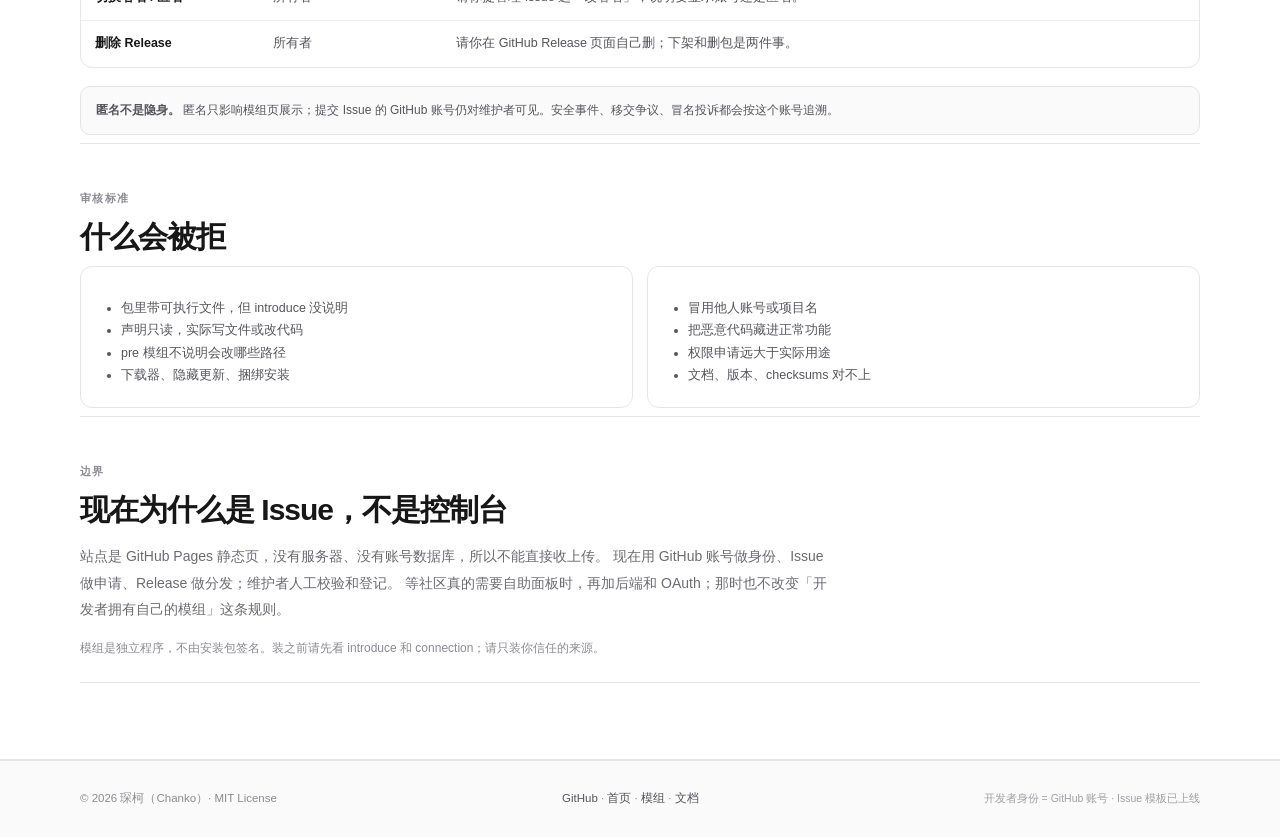
==== commit 0ad2634a: "release: 0.6.3 - shortcut policy: current stable, old installs versioned" ====
--- a/docs/developers.html
+++ b/docs/developers.html
@@ -21,7 +21,7 @@
       <a href="modules.html">模组</a>
       <a href="developers.html" aria-current="page">参与</a>
       <a href="docs.html">文档</a>
-      <a class="nav-cta" href="https://github.com/Chanko-bab/BetterAIBridge/releases/latest">下载 0.6.2</a>
+      <a class="nav-cta" href="https://github.com/Chanko-bab/BetterAIBridge/releases/latest">下载 0.6.3</a>
     </div>
   </div>
 </nav>
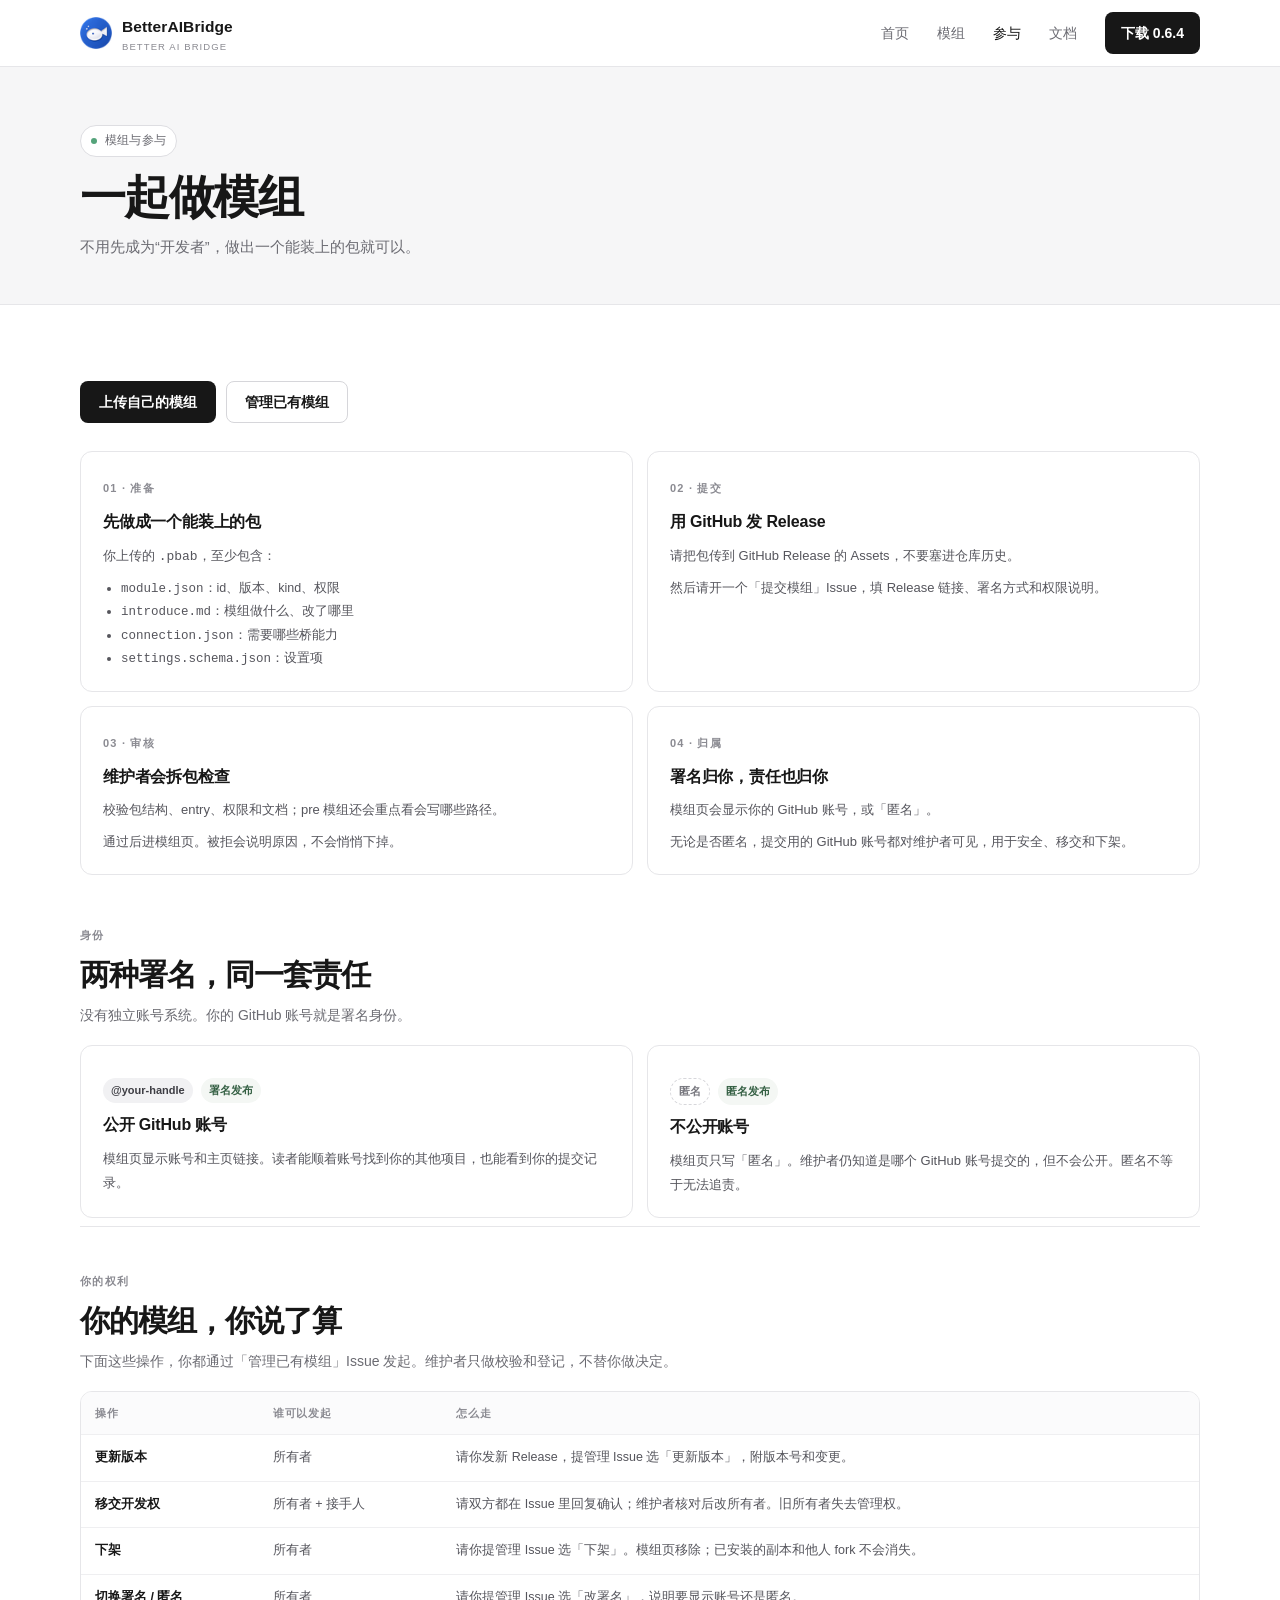
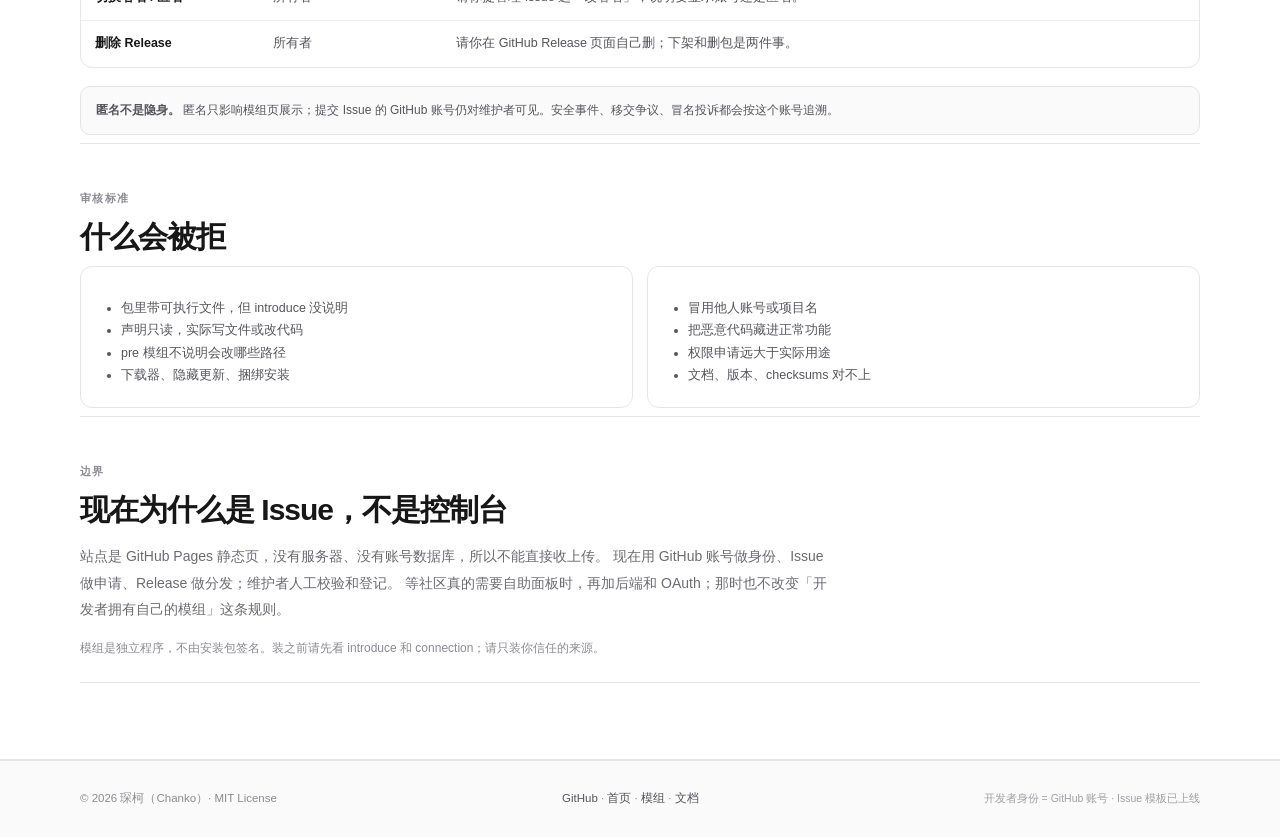
==== commit c0dbc5e5: "release: 0.6.4 - launcher shortcut naming and update migration" ====
--- a/docs/developers.html
+++ b/docs/developers.html
@@ -21,7 +21,7 @@
       <a href="modules.html">模组</a>
       <a href="developers.html" aria-current="page">参与</a>
       <a href="docs.html">文档</a>
-      <a class="nav-cta" href="https://github.com/Chanko-bab/BetterAIBridge/releases/latest">下载 0.6.3</a>
+      <a class="nav-cta" href="https://github.com/Chanko-bab/BetterAIBridge/releases/latest">下载 0.6.4</a>
     </div>
   </div>
 </nav>
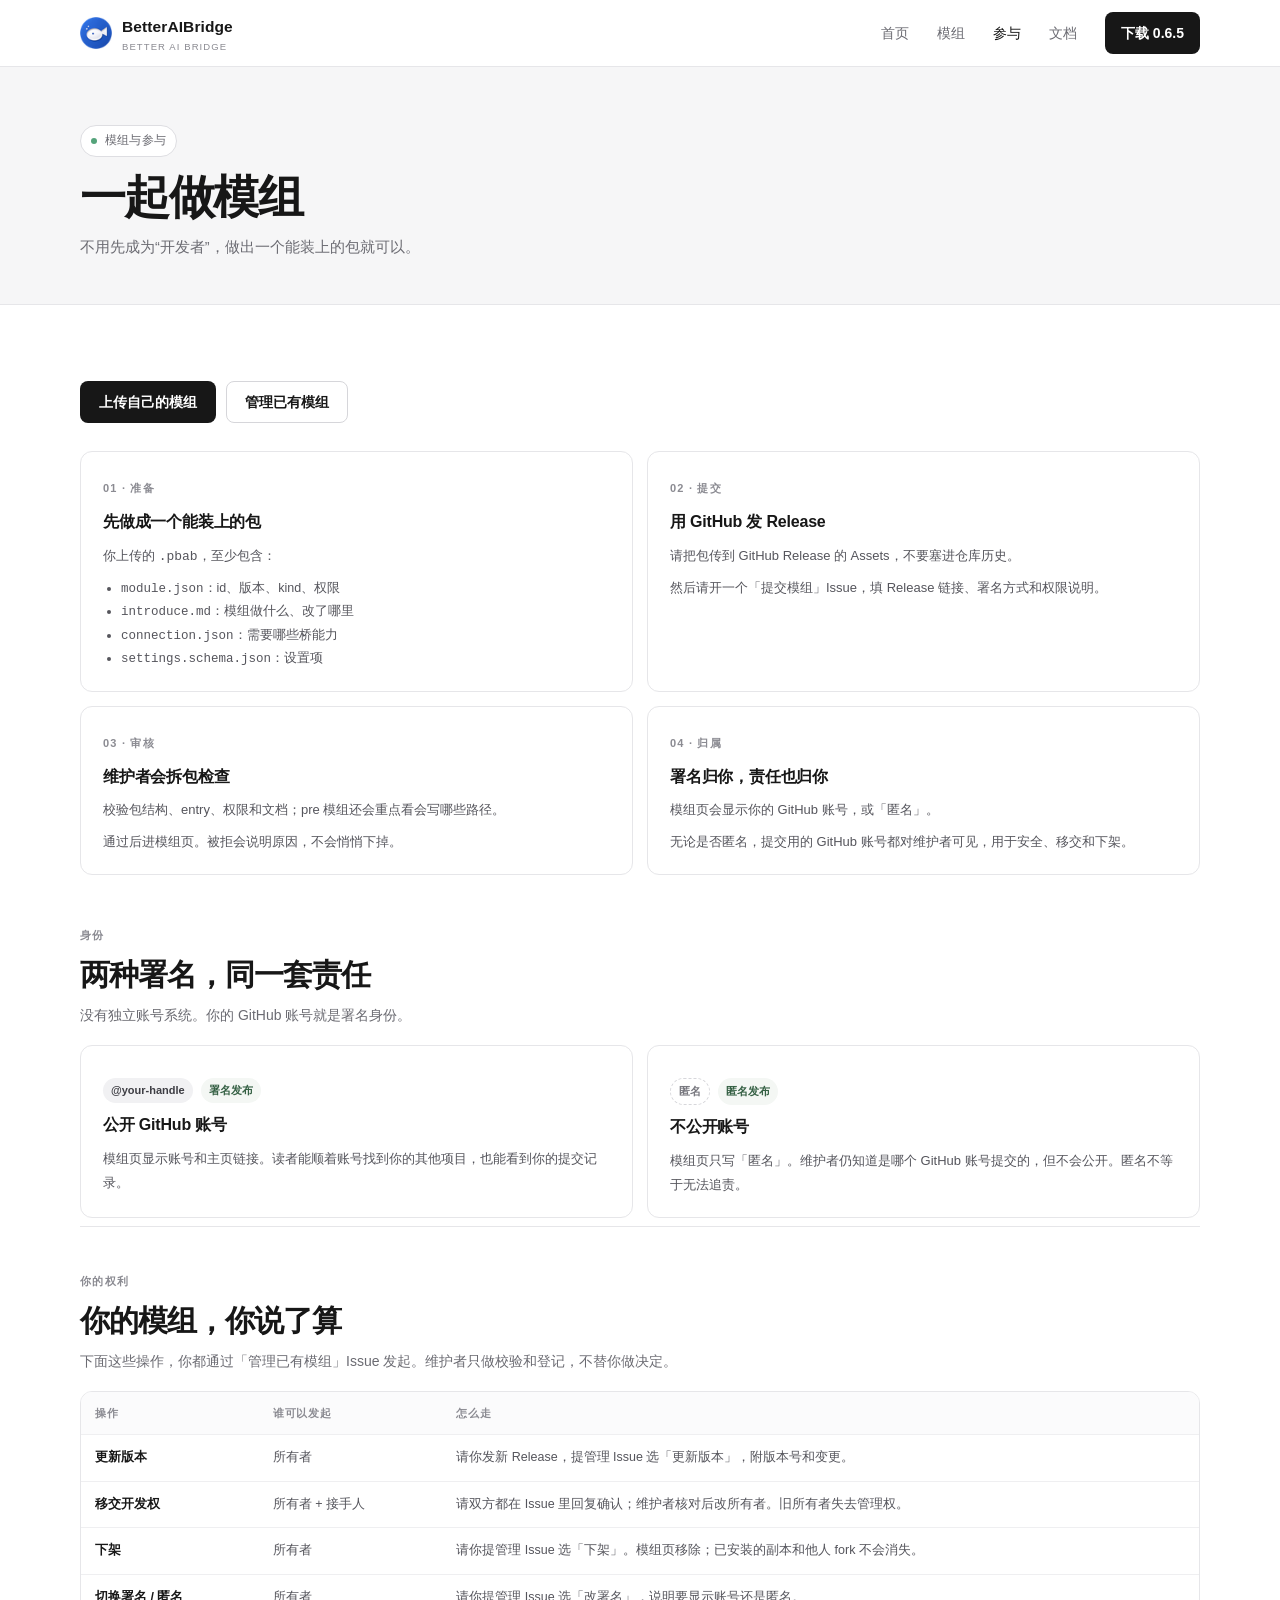
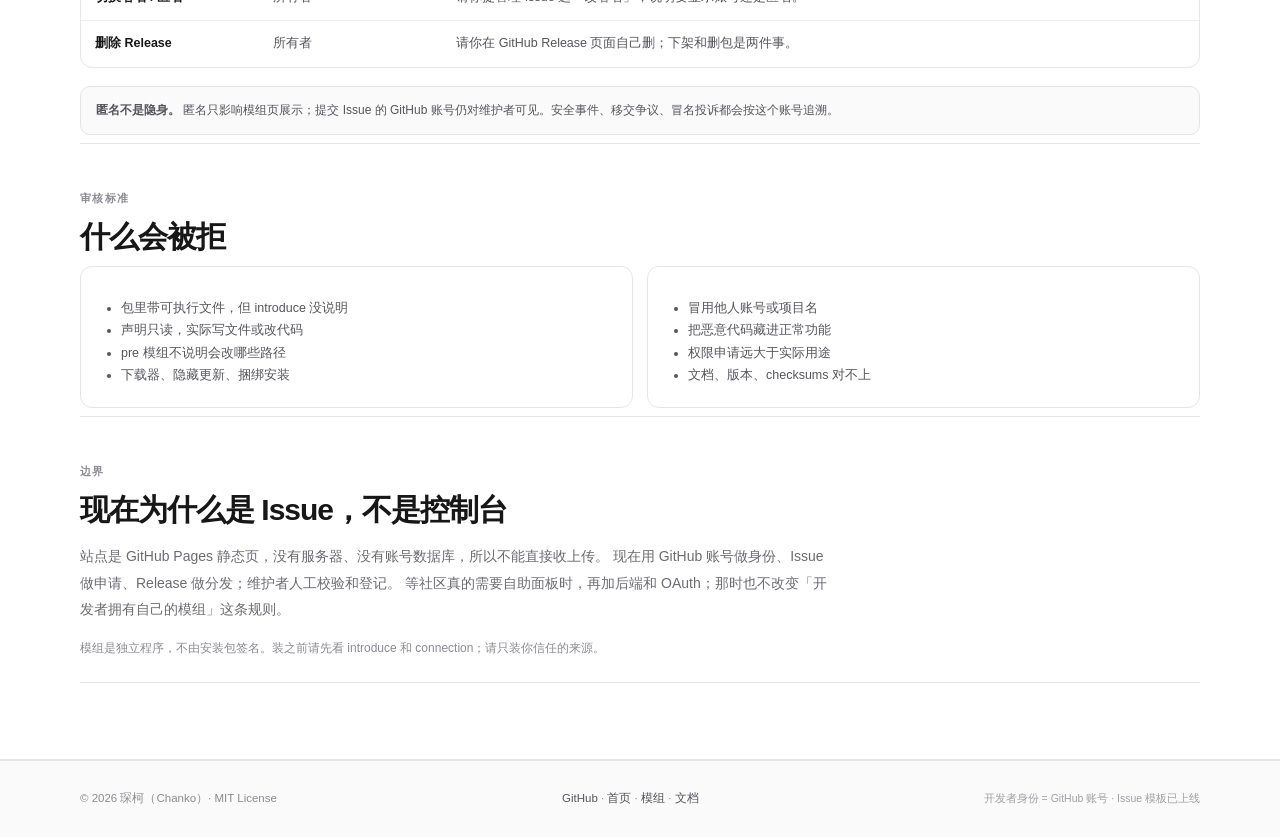
==== commit f884ae06: "release: 0.6.5 — Python 最后一版，文案与站点收尾 - 站点 docs 与 README 提到「下一个大版本 0.7.0 改用 Go + Wails v3、本版是   Pytho" ====
--- a/docs/developers.html
+++ b/docs/developers.html
@@ -21,7 +21,7 @@
       <a href="modules.html">模组</a>
       <a href="developers.html" aria-current="page">参与</a>
       <a href="docs.html">文档</a>
-      <a class="nav-cta" href="https://github.com/Chanko-bab/BetterAIBridge/releases/latest">下载 0.6.4</a>
+      <a class="nav-cta" href="https://github.com/Chanko-bab/BetterAIBridge/releases/latest">下载 0.6.5</a>
     </div>
   </div>
 </nav>
